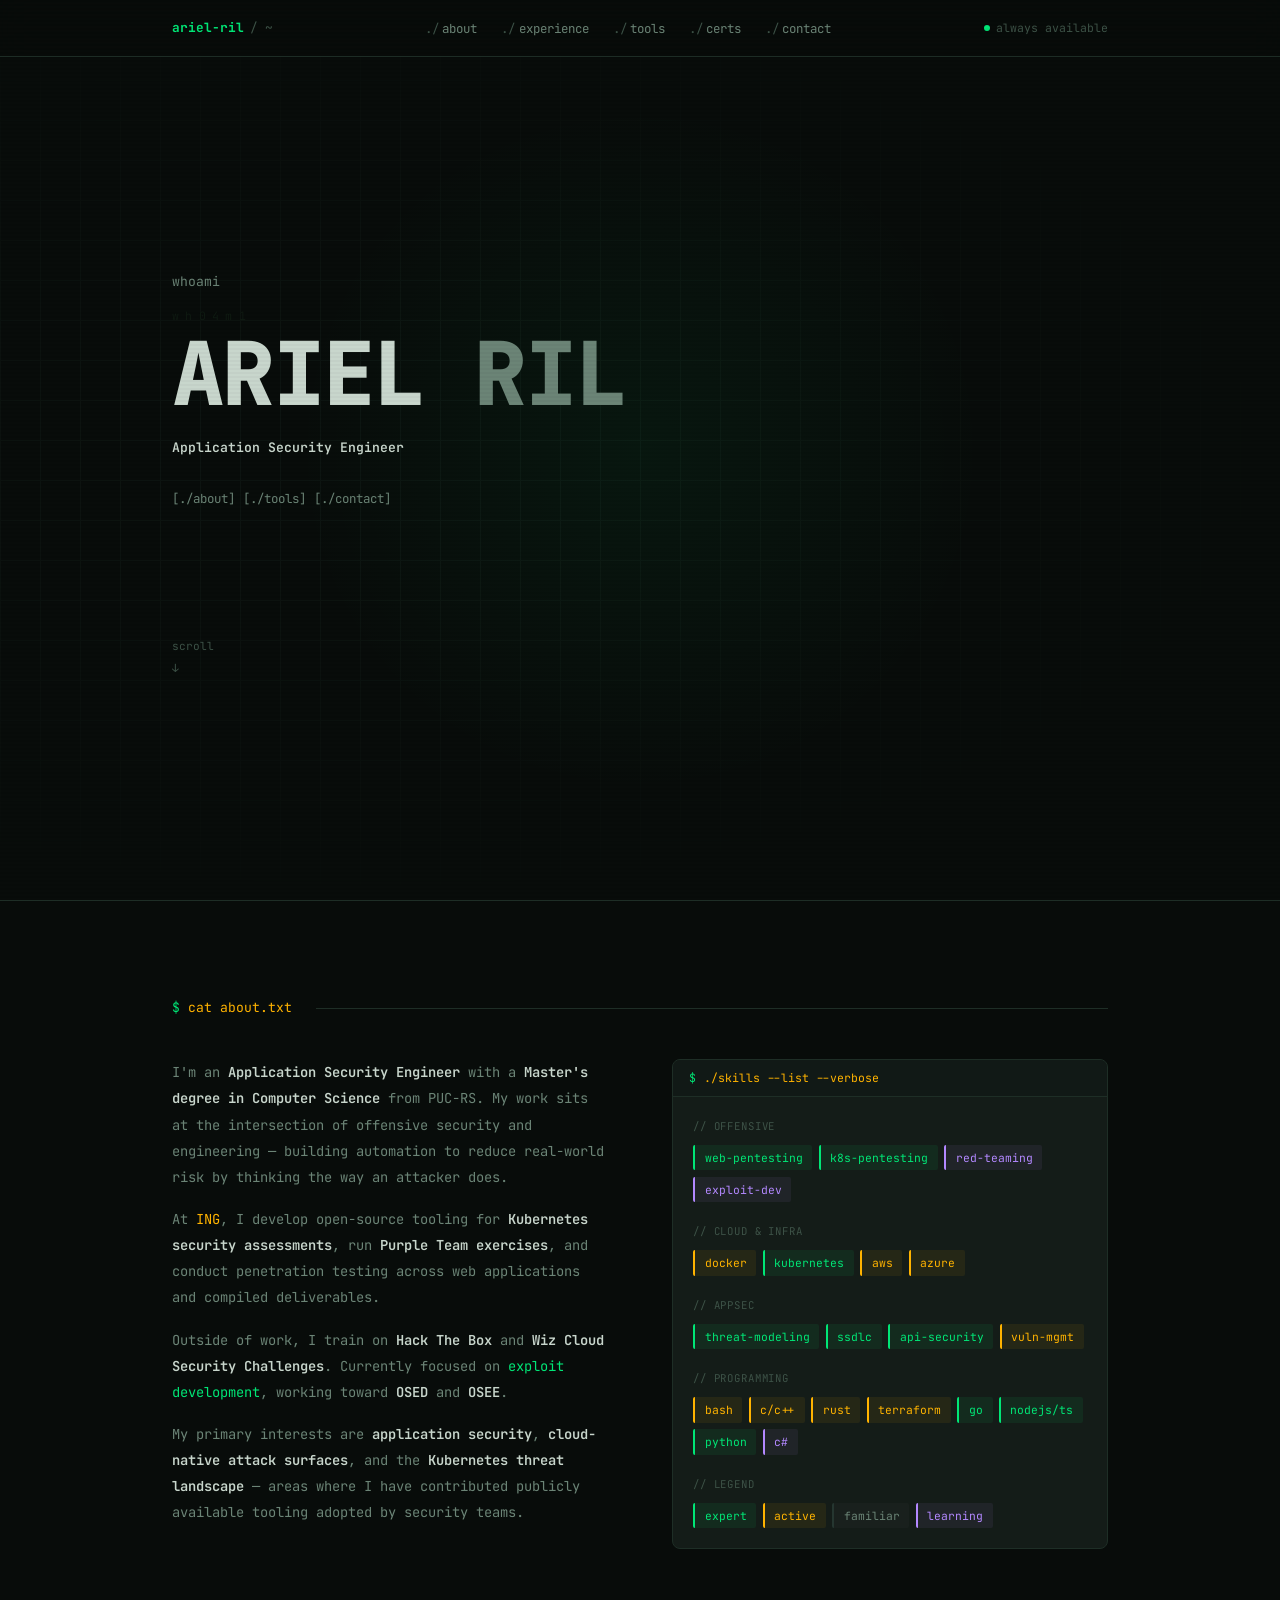
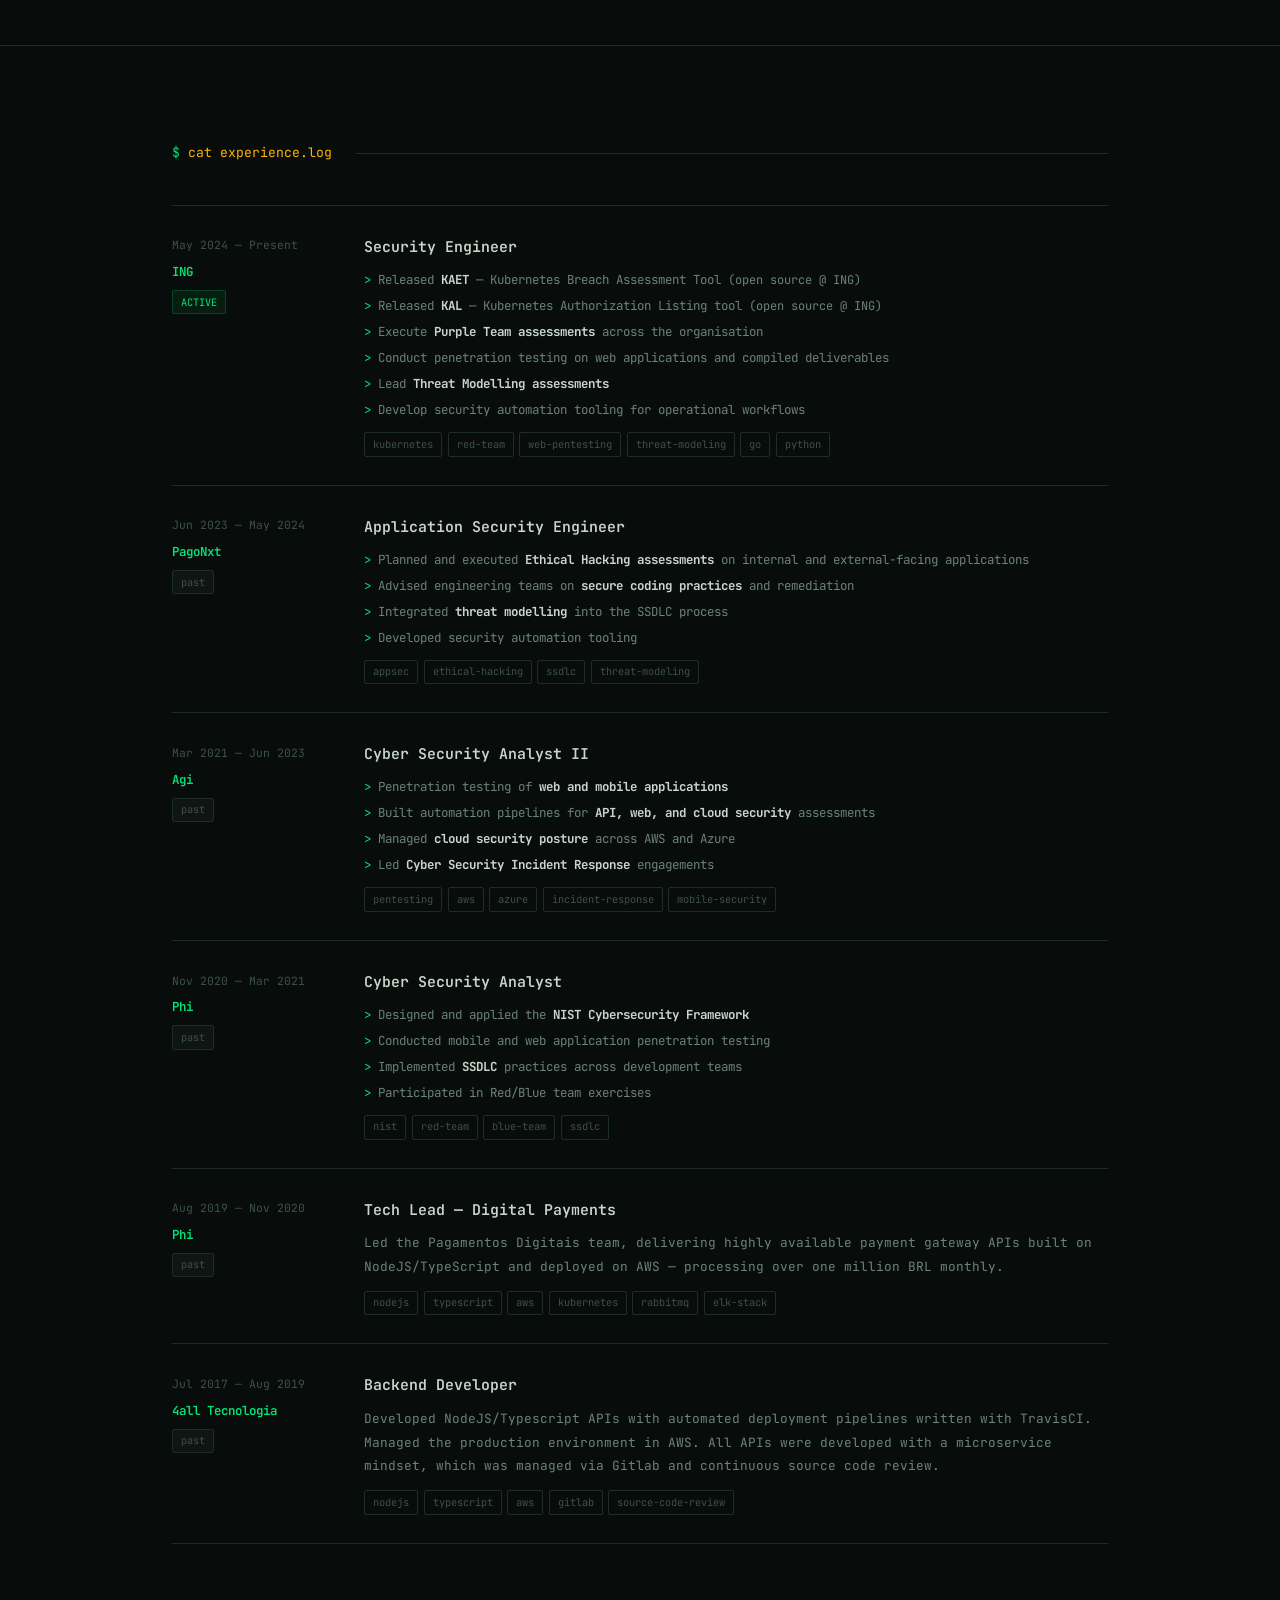
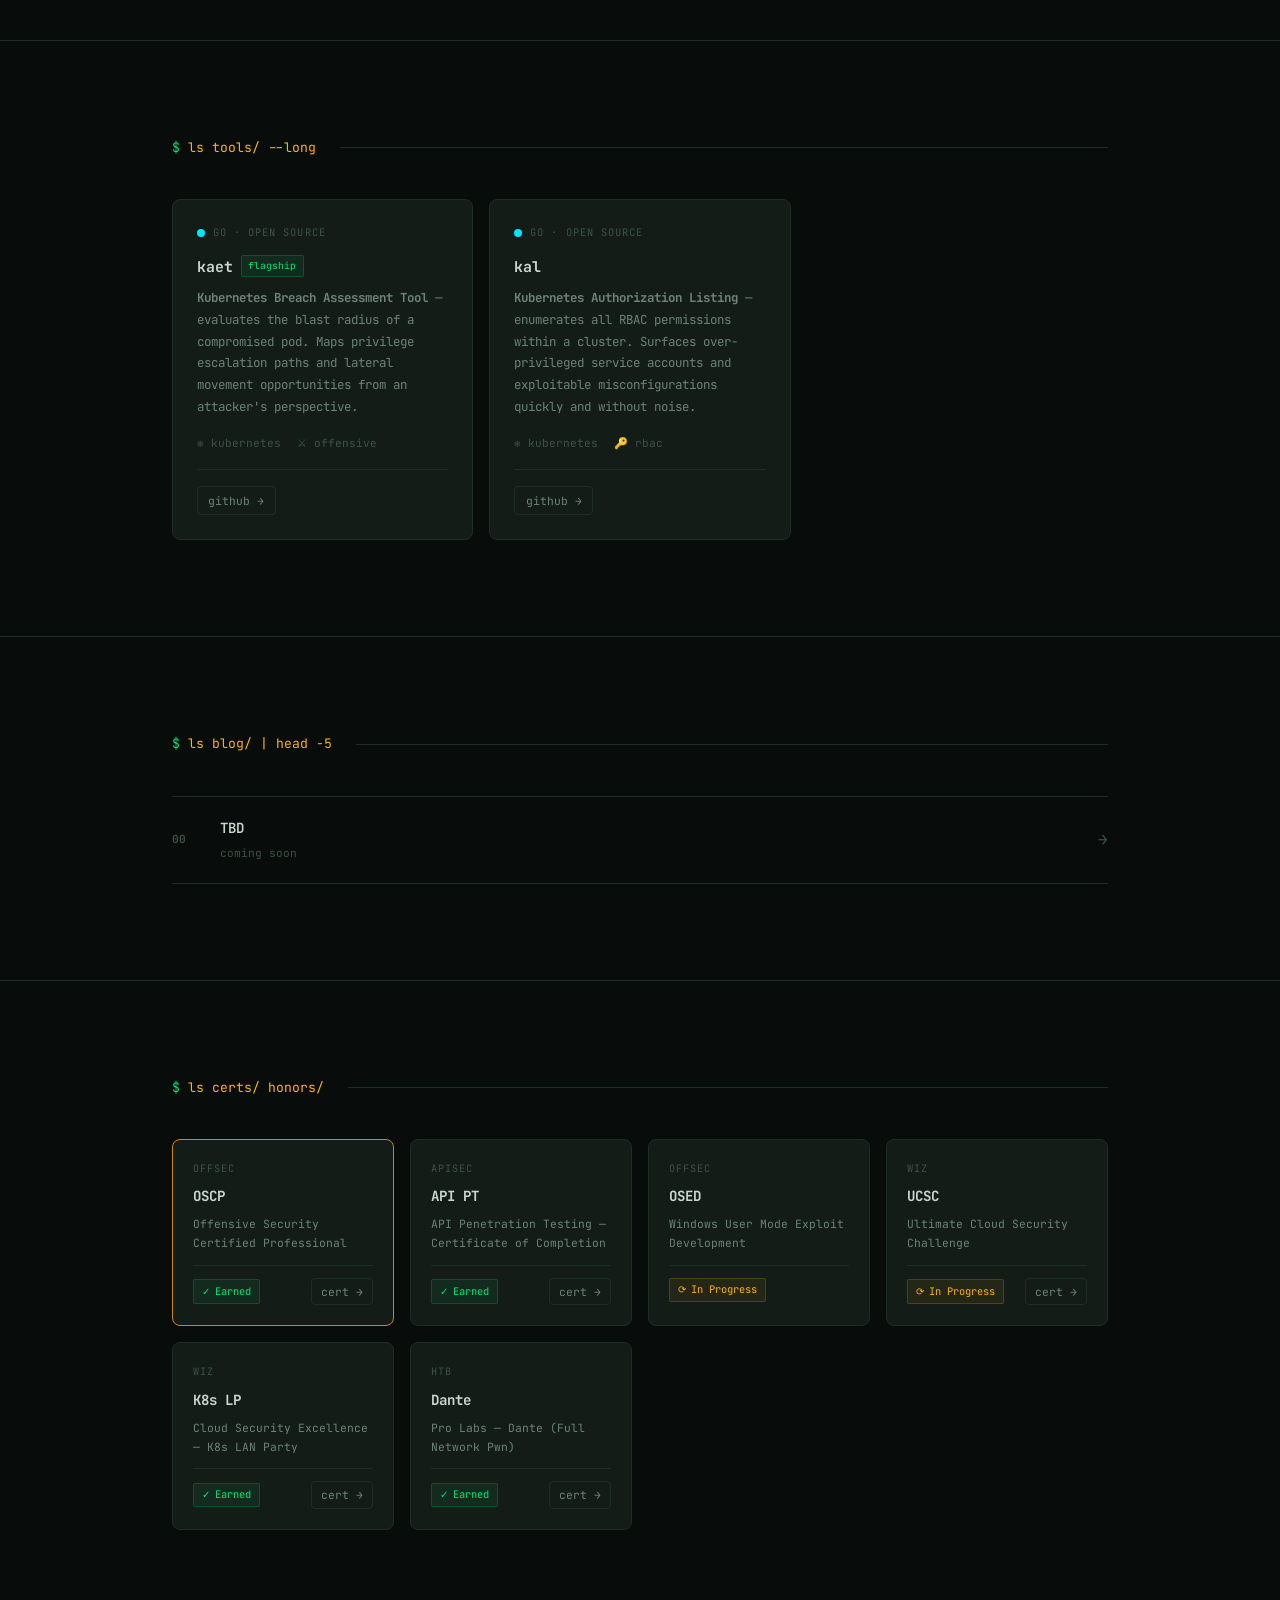
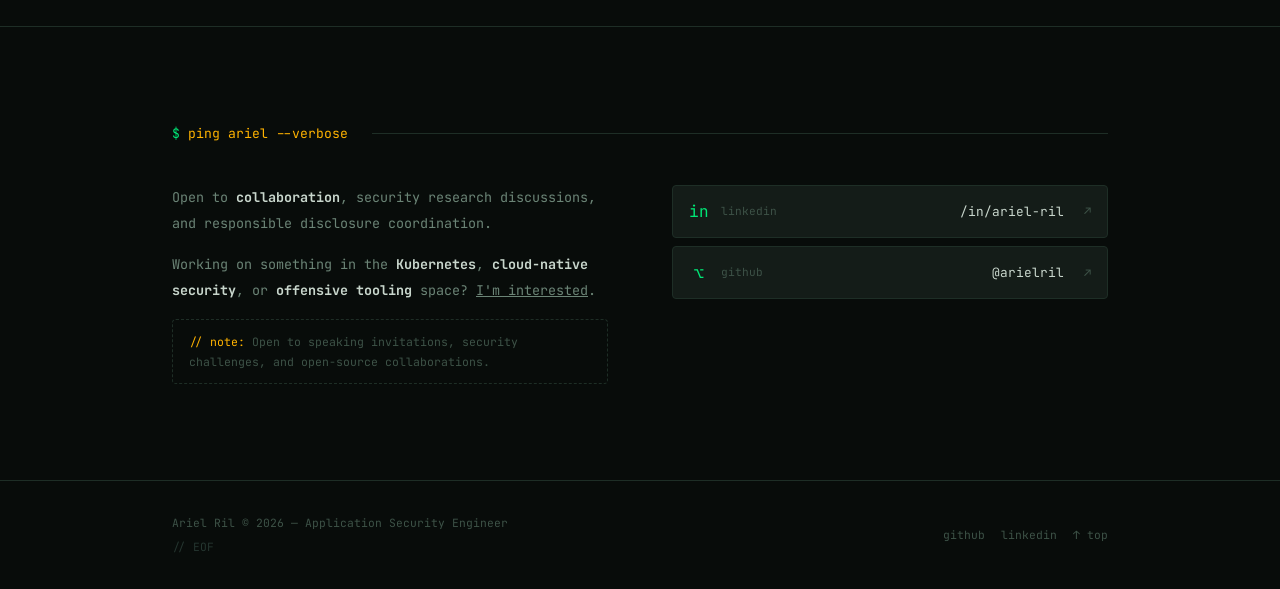
==== docs/index.html @ 9c935a31 "move _site to docs" ====
<!DOCTYPE html>
<html lang="en">

<head>
  <meta charset="UTF-8" />
  <meta name="viewport" content="width=device-width, initial-scale=1.0" />
  <title>Ariel Ril — Application Security Engineer</title>
  <meta name="description" content="Application Security Engineer specializing in Kubernetes security, penetration testing, and offensive tooling. OSCP · MSc Computer Science · Netherlands." />
  <meta name="author" content="Ariel Ril" />
  <meta property="og:title" content="Ariel Ril — Application Security Engineer" />
  <meta property="og:description" content="Building open-source security tooling and breaking things — ethically." />
  <meta property="og:type" content="website" />
  <link rel="stylesheet" href="css/style.css" />
  <link rel="preconnect" href="https://fonts.googleapis.com" />
  <link rel="preconnect" href="https://fonts.gstatic.com" crossorigin />
  <link href="https://fonts.googleapis.com/css2?family=JetBrains+Mono:ital,wght@0,100..800;1,100..800&display=swap" rel="stylesheet" />
  <link rel="icon" type="image/svg+xml" href="assets/favicon.svg" />
</head>

<body>

  <!-- Navigation -->
  <nav>
    <div class="nav-inner">
      <div class="nav-brand">
        <span class="brand-name">ariel-ril</span>
        <span class="brand-sep">/</span>
        <span style="color:var(--text-muted)">~</span>
      </div>
      <ul class="nav-links">
        <li><a href="#about"><span class="nav-prefix">./</span>about</a></li>
        <li><a href="#experience"><span class="nav-prefix">./</span>experience</a></li>
        <li><a href="#tools"><span class="nav-prefix">./</span>tools</a></li>
        <li><a href="#certs"><span class="nav-prefix">./</span>certs</a></li>
        <li><a href="#contact"><span class="nav-prefix">./</span>contact</a></li>
      </ul>
      <div class="nav-status">
        <span class="dot"></span>
        <span>always available</span>
      </div>
      <div class="nav-toggle" aria-label="Toggle menu">
        <span></span><span></span><span></span>
      </div>
    </div>
  </nav>

  <!-- Hero -->
  <section id="hero">
    <div class="hero-bg-grid"></div>
    <div class="hero-glow"></div>

    <div class="hero-content">

      <!-- Raw prompt sequence, no terminal box -->
      <div class="hero-prompt-area" id="prompt-output"></div>

      <!-- Identity block -->
      <div class="hero-identity fade-in visible">

        <div class="name-block">
          <span class="name-alias" aria-hidden="true">wh04m1</span>
          <h1 class="name-main">ARIEL<span class="name-ril"> RIL</span></h1>
        </div>

        <div class="hero-sub">
          <span class="hero-role">Application Security Engineer</span>
        </div>

        <div class="hero-links">
          <a href="#about" class="hero-link">[./about]</a>
          <a href="#tools" class="hero-link">[./tools]</a>
          <a href="#contact" class="hero-link">[./contact]</a>
        </div>

      </div>

      <div class="hero-scroll">
        <span>scroll</span>
        <span class="scroll-arrow">↓</span>
      </div>

    </div>
  </section>

  <!-- About -->
  <section id="about">
    <div class="container">
      <div class="section-cmd fade-in">
        <span class="prompt-char">$</span>
        <span class="cmd-text">cat about.txt</span>
      </div>

      <div class="about-grid">
        <div class="about-text fade-in">
          <p>
            I'm an <strong class="hl-amber">Application Security Engineer</strong> with a
            <strong>Master's degree in Computer Science</strong> from PUC-RS. My work sits at the intersection
            of offensive security and engineering — building automation to reduce real-world risk by
            thinking the way an attacker does.
          </p>
          <p>
            At <span class="hl-amber">ING</span>, I develop open-source tooling for
            <strong>Kubernetes security assessments</strong>, run
            <strong>Purple Team exercises</strong>, and conduct penetration testing across
            web applications and compiled deliverables.
          </p>
          <p>
            Outside of work, I train on <strong>Hack The Box</strong> and
            <strong>Wiz Cloud Security Challenges</strong>. Currently focused on
            <span class="hl-green">exploit development</span>, working toward
            <strong>OSED</strong> and <strong>OSEE</strong>.
          </p>
          <p>
            My primary interests are <strong>application security</strong>,
            <strong>cloud-native attack surfaces</strong>, and the
            <strong>Kubernetes threat landscape</strong> — areas where I have contributed
            publicly available tooling adopted by security teams.
          </p>
          
        </div>

        <div class="skills-panel fade-in" style="transition-delay:0.2s">
          <div class="skills-panel-header">
            <span class="sh-prompt">$</span>
            <span class="sh-cmd">./skills --list --verbose</span>
          </div>
          <div class="skills-body">
            <div class="skill-category">
              <div class="skill-cat-label">offensive</div>
              <div class="skill-tags">
                <span class="skill-tag expert">web-pentesting</span>
                <span class="skill-tag expert">k8s-pentesting</span>
                <span class="skill-tag learning">red-teaming</span>
                <span class="skill-tag learning">exploit-dev</span>
              </div>
            </div>
            <div class="skill-category">
              <div class="skill-cat-label">cloud &amp; infra</div>
              <div class="skill-tags">
                <span class="skill-tag active">docker</span>
                <span class="skill-tag expert">kubernetes</span>
                <span class="skill-tag active">aws</span>
                <span class="skill-tag active">azure</span>
              </div>
            </div>
            <div class="skill-category">
              <div class="skill-cat-label">appsec</div>
              <div class="skill-tags">
                <span class="skill-tag expert">threat-modeling</span>
                <span class="skill-tag expert">ssdlc</span>
                <span class="skill-tag expert">api-security</span>
                <span class="skill-tag active">vuln-mgmt</span>
              </div>
            </div>
            <div class="skill-category">
              <div class="skill-cat-label">programming</div>
              <div class="skill-tags">
                <span class="skill-tag active">bash</span>
                <span class="skill-tag active">c/c++</span>
                <span class="skill-tag active">rust</span>
                <span class="skill-tag active">terraform</span>
                <span class="skill-tag expert">go</span>
                <span class="skill-tag expert">nodejs/ts</span>
                <span class="skill-tag expert">python</span>
                <span class="skill-tag learning">c#</span>
              </div>
            </div>
            <div class="skill-category" style="margin-bottom:0">
              <div class="skill-cat-label">legend</div>
              <div class="skill-tags">
                <span class="skill-tag expert">expert</span>
                <span class="skill-tag active">active</span>
                <span class="skill-tag familiar">familiar</span>
                <span class="skill-tag learning">learning</span>
              </div>
            </div>
          </div>
        </div>
      </div>
    </div>
  </section>

  <!-- Experience -->
  <section id="experience">
    <div class="container">
      <div class="section-cmd fade-in">
        <span class="prompt-char">$</span>
        <span class="cmd-text">cat experience.log</span>
      </div>

      <div class="exp-list">

        <div class="exp-item fade-in">
          <div class="exp-meta">
            <div class="exp-date">May 2024 — Present</div>
            <div class="exp-company">ING</div>
            <div class="exp-badge">ACTIVE</div>
          </div>
          <div class="exp-content">
            <div class="exp-title">Security Engineer</div>
            <ul class="exp-bullets">
              <li>Released <strong>KAET</strong> — Kubernetes Breach Assessment Tool <a href="https://ing-bank.github.io/kaet/" target="_blank" rel="noopener">(open source @ ING)</a></li>
              <li>Released <strong>KAL</strong> — Kubernetes Authorization Listing tool <a href="https://github.com/ing-bank/kal" target="_blank" rel="noopener">(open source @ ING)</a></li>
              <li>Execute <strong>Purple Team assessments</strong> across the organisation</li>
              <li>Conduct penetration testing on web applications and compiled deliverables</li>
              <li>Lead <strong>Threat Modelling assessments</strong></li>
              <li>Develop security automation tooling for operational workflows</li>
            </ul>
            <div class="exp-tags">
              <span class="exp-tag">kubernetes</span>
              <span class="exp-tag">red-team</span>
              <span class="exp-tag">web-pentesting</span>
              <span class="exp-tag">threat-modeling</span>
              <span class="exp-tag">go</span>
              <span class="exp-tag">python</span>
            </div>
          </div>
        </div>

        <div class="exp-item fade-in">
          <div class="exp-meta">
            <div class="exp-date">Jun 2023 — May 2024</div>
            <div class="exp-company">PagoNxt</div>
            <div class="exp-badge past">past</div>
          </div>
          <div class="exp-content">
            <div class="exp-title">Application Security Engineer</div>
            <ul class="exp-bullets">
              <li>Planned and executed <strong>Ethical Hacking assessments</strong> on internal and external-facing applications</li>
              <li>Advised engineering teams on <strong>secure coding practices</strong> and remediation</li>
              <li>Integrated <strong>threat modelling</strong> into the SSDLC process</li>
              <li>Developed security automation tooling</li>
            </ul>
            <div class="exp-tags">
              <span class="exp-tag">appsec</span>
              <span class="exp-tag">ethical-hacking</span>
              <span class="exp-tag">ssdlc</span>
              <span class="exp-tag">threat-modeling</span>
            </div>
          </div>
        </div>

        <div class="exp-item fade-in">
          <div class="exp-meta">
            <div class="exp-date">Mar 2021 — Jun 2023</div>
            <div class="exp-company">Agi</div>
            <div class="exp-badge past">past</div>
          </div>
          <div class="exp-content">
            <div class="exp-title">Cyber Security Analyst II</div>
            <ul class="exp-bullets">
              <li>Penetration testing of <strong>web and mobile applications</strong></li>
              <li>Built automation pipelines for <strong>API, web, and cloud security</strong> assessments</li>
              <li>Managed <strong>cloud security posture</strong> across AWS and Azure</li>
              <li>Led <strong>Cyber Security Incident Response</strong> engagements</li>
            </ul>
            <div class="exp-tags">
              <span class="exp-tag">pentesting</span>
              <span class="exp-tag">aws</span>
              <span class="exp-tag">azure</span>
              <span class="exp-tag">incident-response</span>
              <span class="exp-tag">mobile-security</span>
            </div>
          </div>
        </div>

        <div class="exp-item fade-in">
          <div class="exp-meta">
            <div class="exp-date">Nov 2020 — Mar 2021</div>
            <div class="exp-company">Phi</div>
            <div class="exp-badge past">past</div>
          </div>
          <div class="exp-content">
            <div class="exp-title">Cyber Security Analyst</div>
            <ul class="exp-bullets">
              <li>Designed and applied the <strong>NIST Cybersecurity Framework</strong></li>
              <li>Conducted mobile and web application penetration testing</li>
              <li>Implemented <strong>SSDLC</strong> practices across development teams</li>
              <li>Participated in Red/Blue team exercises</li>
            </ul>
            <div class="exp-tags">
              <span class="exp-tag">nist</span>
              <span class="exp-tag">red-team</span>
              <span class="exp-tag">blue-team</span>
              <span class="exp-tag">ssdlc</span>
            </div>
          </div>
        </div>

        <div class="exp-item fade-in">
          <div class="exp-meta">
            <div class="exp-date">Aug 2019 — Nov 2020</div>
            <div class="exp-company">Phi</div>
            <div class="exp-badge past">past</div>
          </div>
          <div class="exp-content">
            <div class="exp-title">Tech Lead — Digital Payments</div>
            <div class="exp-desc">
              Led the Pagamentos Digitais team, delivering highly available payment gateway APIs
              built on NodeJS/TypeScript and deployed on AWS — processing over one million BRL monthly.
            </div>
            <div class="exp-tags">
              <span class="exp-tag">nodejs</span>
              <span class="exp-tag">typescript</span>
              <span class="exp-tag">aws</span>
              <span class="exp-tag">kubernetes</span>
              <span class="exp-tag">rabbitmq</span>
              <span class="exp-tag">elk-stack</span>
            </div>
          </div>
        </div>

        <div class="exp-item fade-in">
          <div class="exp-meta">
            <div class="exp-date">Jul 2017 — Aug 2019</div>
            <div class="exp-company">4all Tecnologia</div>
            <div class="exp-badge past">past</div>
          </div>
          <div class="exp-content">
            <div class="exp-title">Backend Developer</div>
            <div class="exp-desc">
              Developed NodeJS/Typescript APIs with automated deployment pipelines written with TravisCI. Managed the production environment in AWS. All APIs were developed with a microservice mindset, which was managed via Gitlab and continuous source code review.
            </div>
            <div class="exp-tags">
              <span class="exp-tag">nodejs</span>
              <span class="exp-tag">typescript</span>
              <span class="exp-tag">aws</span>
              <span class="exp-tag">gitlab</span>
              <span class="exp-tag">source-code-review</span>
            </div>
          </div>
        </div>

      </div>
    </div>
  </section>

  <!-- Tools -->
  <section id="tools">
    <div class="container">
      <div class="section-cmd fade-in">
        <span class="prompt-char">$</span>
        <span class="cmd-text">ls tools/ --long</span>
      </div>

      <div class="tools-grid">

        <div class="tool-card fade-in">
          <div class="tool-lang"><span class="lang-dot go"></span>Go · Open Source</div>
          <h3>kaet <span class="tool-badge">flagship</span></h3>
          <p>
            <strong>Kubernetes Breach Assessment Tool</strong> — evaluates the blast radius of
            a compromised pod. Maps privilege escalation paths and lateral movement opportunities
            from an attacker's perspective.
          </p>
          <div class="tool-stats">
            <span>⎈ kubernetes</span>
            <span>⚔ offensive</span>
          </div>
          <div class="tool-footer">
            <a href="https://github.com/ing-bank/kaet" class="tool-link" target="_blank" rel="noopener">github →</a>
            <!-- <a href="blog/posts/blog-post.html" class="tool-link">writeup →</a> -->
          </div>
        </div>

        <div class="tool-card fade-in" style="transition-delay:0.1s">
          <div class="tool-lang"><span class="lang-dot go"></span>Go · Open Source</div>
          <h3>kal</h3>
          <p>
            <strong>Kubernetes Authorization Listing</strong> — enumerates all RBAC permissions
            within a cluster. Surfaces over-privileged service accounts and exploitable
            misconfigurations quickly and without noise.
          </p>
          <div class="tool-stats">
            <span>⎈ kubernetes</span>
            <span>🔑 rbac</span>
          </div>
          <div class="tool-footer">
            <a href="https://github.com/ing-bank/kal" class="tool-link" target="_blank" rel="noopener">github →</a>
          </div>
        </div>

      </div>
    </div>
  </section>

  <!-- Blog -->
  <section id="blog">
    <div class="container">
      <div class="section-cmd fade-in">
        <span class="prompt-char">$</span>
        <span class="cmd-text">ls blog/ | head -5</span>
      </div>

      <div class="blog-grid fade-in">
        <a href="#" class="blog-item">
          <div class="bi-num">00</div>
          <div class="bi-content">
            <div class="bi-title">TBD</div>
            <div class="bi-meta">coming soon</div>
          </div>
          <div class="bi-arrow">→</div>
        </a>
      </div>

      <!-- UNCOMMENT AFTER ADDED SOME PAGES IN THE BLOG :) -->
      <!-- <div class="blog-more fade-in">
        <a href="blog/index.html" class="btn btn-secondary">$ ls blog/ --all →</a>
      </div> -->
    </div>
  </section>

  <!-- Certs -->
  <section id="certs">
    <div class="container">
      <div class="section-cmd fade-in">
        <span class="prompt-char">$</span>
        <span class="cmd-text">ls certs/ honors/</span>
      </div>

      <div class="certs-grid">

        <div class="cert-card highlight fade-in">
          <div class="cert-org">OffSec</div>
          <div class="cert-name">OSCP</div>
          <div class="cert-full">Offensive Security Certified Professional</div>
          <div class="cert-footer">
            <span class="cert-status earned">Earned</span>
            <a href="https://github.com/arielril/certifications/blob/7ebf42303c632b9a57f1259325179a390112d7c8/Offensive_Security_Certified_Professional__OSCP.pdf" class="cert-link" target="_blank" rel="noopener">cert →</a>
          </div>
        </div>

        <div class="cert-card fade-in" style="transition-delay:0.05s">
          <div class="cert-org">APIsec</div>
          <div class="cert-name">API PT</div>
          <div class="cert-full">API Penetration Testing — Certificate of Completion</div>
          <div class="cert-footer">
            <span class="cert-status earned">Earned</span>
            <a href="https://github.com/arielril/certifications/blob/7ebf42303c632b9a57f1259325179a390112d7c8/APIPenetrationTesting-CertificateofCompletion_Badge20221227-32-ktnngv.pdf" class="cert-link" target="_blank" rel="noopener">cert →</a>
          </div>
        </div>

        <div class="cert-card fade-in" style="transition-delay:0.1s">
          <div class="cert-org">OffSec</div>
          <div class="cert-name">OSED</div>
          <div class="cert-full">Windows User Mode Exploit Development</div>
          <div class="cert-footer">
            <span class="cert-status in-progress">In Progress</span>
          </div>
        </div>

        <div class="cert-card fade-in" style="transition-delay:0.15s">
          <div class="cert-org">Wiz</div>
          <div class="cert-name">UCSC</div>
          <div class="cert-full">Ultimate Cloud Security Challenge</div>
          <div class="cert-footer">
            <span class="cert-status in-progress">In Progress</span>
            <a href="https://github.com/arielril/certifications/blob/1e7f41670504bb2616babc0740df28cfb4aebf98/wiz-ultimate-cloud-security-challenge.png" class="cert-link" target="_blank" rel="noopener">cert →</a>
          </div>
        </div>


        <div class="cert-card fade-in" style="transition-delay:0.15s">
          <div class="cert-org">Wiz</div>
          <div class="cert-name">K8s LP</div>
          <div class="cert-full">Cloud Security Excellence — K8s LAN Party</div>
          <div class="cert-footer">
            <span class="cert-status earned">Earned</span>
            <a href="https://github.com/arielril/certifications/blob/7ebf42303c632b9a57f1259325179a390112d7c8/kube-party-certificate.png" class="cert-link" target="_blank" rel="noopener">cert →</a>
          </div>
        </div>

        <div class="cert-card fade-in" style="transition-delay:0.2s">
          <div class="cert-org">HTB</div>
          <div class="cert-name">Dante</div>
          <div class="cert-full">Pro Labs — Dante (Full Network Pwn)</div>
          <div class="cert-footer">
            <span class="cert-status earned">Earned</span>
            <a href="https://github.com/arielril/certifications/blob/7ebf42303c632b9a57f1259325179a390112d7c8/Dante.pdf" class="cert-link" target="_blank" rel="noopener">cert →</a>
          </div>
        </div>

      </div>
    </div>
  </section>

  <!-- Contact -->
  <section id="contact">
    <div class="container">
      <div class="section-cmd fade-in">
        <span class="prompt-char">$</span>
        <span class="cmd-text">ping ariel --verbose</span>
      </div>

      <div class="contact-layout">
        <div class="contact-text fade-in">
          <p>
            Open to <strong>collaboration</strong>, security research discussions,
            and responsible disclosure coordination.
          </p>
          <p>
            Working on something in the <strong>Kubernetes</strong>,
            <strong>cloud-native security</strong>, or <strong>offensive tooling</strong>
            space? <u>I'm interested</u>.
          </p>
          <div class="contact-note">
            <span class="cn-label">// note:</span> Open to speaking invitations,
            security challenges, and open-source collaborations.
          </div>
        </div>

        <div class="contact-channels fade-in" style="transition-delay:0.2s">
          <a href="https://www.linkedin.com/in/ariel-ril" class="contact-channel" target="_blank" rel="noopener">
            <span class="ch-icon">in</span>
            <span class="ch-label">linkedin</span>
            <span class="ch-val">/in/ariel-ril</span>
            <span class="ch-arrow">↗</span>
          </a>
          <a href="https://github.com/arielril" class="contact-channel" target="_blank" rel="noopener">
            <span class="ch-icon">⌥</span>
            <span class="ch-label">github</span>
            <span class="ch-val">@arielril</span>
            <span class="ch-arrow">↗</span>
          </a>
        </div>
      </div>
    </div>
  </section>

  <!-- Footer -->
  <footer>
    <div class="footer-inner">
      <div class="footer-left">
        <span class="f-copy">Ariel Ril © 2026 — Application Security Engineer</span>
        <span class="f-eof">// EOF</span>
      </div>
      <div class="footer-right">
        <a href="https://github.com/arielril" target="_blank" rel="noopener">github</a>
        <a href="https://www.linkedin.com/in/ariel-ril" target="_blank" rel="noopener">linkedin</a>
        <a href="#hero">↑ top</a>
      </div>
    </div>
  </footer>

  <script src="js/main.js"></script>
</body>
</html>
---- docs/css/style.css ----
/* =============================================
   ARIEL RIL — Personal Site  v2
   Theme: Terminal / Minimal / Professional
============================================= */

@import url('https://fonts.googleapis.com/css2?family=JetBrains+Mono:ital,wght@0,100..800;1,100..800&display=swap');

/* ─── Variables ─── */
:root {
  --bg:         #080c0a;
  --bg-2:       #0d1210;
  --bg-3:       #111916;
  --surface:    #141c18;
  --border:     #1e2e26;
  --border-2:   #253630;
  --green:      #00e676;
  --green-dim:  #00b85a;
  --green-dark: #003d1a;
  --amber:      #ffb300;
  --amber-dim:  #c98a00;
  --red:        #ff3d57;
  --cyan:       #00e5ff;
  --purple:     #b388ff;
  --text:       #c8d6cc;
  --text-dim:   #6b8476;
  --text-muted: #3d5247;
  --font:       'JetBrains Mono', monospace;
  --radius:     4px;
  --radius-lg:  8px;
  --ease:       0.2s ease;
}

/* ─── Reset ─── */
*, *::before, *::after { box-sizing: border-box; margin: 0; padding: 0; }
html { scroll-behavior: smooth; font-size: 16px; }
body {
  font-family: var(--font);
  background: var(--bg);
  color: var(--text);
  line-height: 1.7;
  min-height: 100vh;
  overflow-x: hidden;
}

/* ─── Scrollbar ─── */
::-webkit-scrollbar { width: 4px; }
::-webkit-scrollbar-track { background: var(--bg); }
::-webkit-scrollbar-thumb { background: var(--border-2); border-radius: 2px; }
::-webkit-scrollbar-thumb:hover { background: var(--green-dim); }

/* ─── Selection ─── */
::selection { background: var(--green-dark); color: var(--green); }

/* ─── Base typography ─── */
a { color: var(--green); text-decoration: none; transition: color var(--ease); }
a:hover { color: var(--amber); }
h1, h2, h3, h4 { font-weight: 700; }

/* ─── Scanlines ─── */
body::before {
  content: '';
  position: fixed;
  inset: 0;
  background: repeating-linear-gradient(0deg, transparent, transparent 2px, rgba(0,0,0,0.025) 2px, rgba(0,0,0,0.025) 4px);
  pointer-events: none;
  z-index: 9000;
}

/* ─── Section header command line ─── */
.section-cmd {
  font-size: 0.82rem;
  color: var(--text-dim);
  margin-bottom: 2.5rem;
  display: flex;
  align-items: center;
  gap: 0.5rem;
}
.section-cmd .prompt-char { color: var(--green); }
.section-cmd .cmd-text { color: var(--amber); }
.section-cmd::after {
  content: '';
  flex: 1;
  height: 1px;
  background: var(--border);
  margin-left: 1rem;
}

/* ─── Layout ─── */
.container { max-width: 1000px; margin: 0 auto; padding: 0 2rem; }
section { padding: 6rem 0; }

/* ─── Navigation ─── */
nav {
  position: fixed;
  top: 0; left: 0; right: 0;
  z-index: 1000;
  background: rgba(8,12,10,0.88);
  backdrop-filter: blur(16px);
  border-bottom: 1px solid var(--border);
  padding: 0.75rem 0;
}
.nav-inner {
  max-width: 1000px;
  margin: 0 auto;
  padding: 0 2rem;
  display: flex;
  align-items: center;
  justify-content: space-between;
}
.nav-brand { font-size: 0.8rem; color: var(--text-dim); display: flex; align-items: center; gap: 0.4rem; }
.nav-brand .brand-name { color: var(--green); font-weight: 700; }
.nav-brand .brand-sep { color: var(--text-muted); }

.nav-links { display: flex; list-style: none; gap: 0; font-size: 0.78rem; }
.nav-links li a {
  color: var(--text-dim);
  padding: 0.35rem 0.75rem;
  border-radius: var(--radius);
  transition: all var(--ease);
  display: flex;
  align-items: center;
  gap: 0.2rem;
}
.nav-links li a .nav-prefix { color: var(--text-muted); }
.nav-links li a:hover { color: var(--green); background: rgba(0,230,118,0.06); }
.nav-links li a:hover .nav-prefix { color: var(--green-dim); }
.nav-links li a.active { color: var(--green); }

.nav-status { font-size: 0.72rem; color: var(--text-muted); display: flex; align-items: center; gap: 0.4rem; }
.nav-status .dot {
  width: 6px; height: 6px;
  border-radius: 50%;
  background: var(--green);
  animation: pulse 2s infinite;
}
@keyframes pulse {
  0%, 100% { opacity: 1; box-shadow: 0 0 0 0 rgba(0,230,118,0.4); }
  50%       { opacity: 0.6; box-shadow: 0 0 0 4px rgba(0,230,118,0); }
}

.nav-toggle { display: none; flex-direction: column; gap: 4px; cursor: pointer; padding: 4px; }
.nav-toggle span { width: 20px; height: 2px; background: var(--text-dim); transition: all var(--ease); }

/* ─── Hero ─── */
#hero {
  min-height: 100vh;
  display: flex;
  align-items: center;
  padding: 0;
  position: relative;
  overflow: hidden;
}

.hero-bg-grid {
  position: absolute;
  inset: 0;
  background-image:
    linear-gradient(var(--border) 1px, transparent 1px),
    linear-gradient(90deg, var(--border) 1px, transparent 1px);
  background-size: 40px 40px;
  opacity: 0.25;
  mask-image: radial-gradient(ellipse at 30% 50%, black 20%, transparent 75%);
}

.hero-glow {
  position: absolute;
  width: 700px; height: 700px;
  border-radius: 50%;
  background: radial-gradient(circle, rgba(0,230,118,0.05) 0%, transparent 70%);
  top: 50%; left: 50%;
  transform: translate(-50%, -50%);
  pointer-events: none;
}

.hero-content {
  position: relative;
  z-index: 1;
  width: 100%;
  max-width: 1000px;
  margin: 0 auto;
  padding: 7rem 2rem 4rem;
}

/* ─── Prompt area (no box, raw prompts) ─── */
.hero-prompt-area {
  font-size: 0.82rem;
  color: var(--text-dim);
  margin-bottom: .5rem;
  min-height: 2rem;
  line-height: 1.85;
}

.p-line { display: flex; gap: 0.5rem; }
.p-sym  { color: var(--green); user-select: none; }
.p-cmd  { color: var(--text-dim); }
.p-out  { color: var(--text-muted); display: block; padding-left: 1.4rem; }
.p-out.ok   { color: var(--green); }
.p-out.info { color: var(--text-dim); }

.p-cursor {
  display: inline-block;
  width: 7px; height: 1em;
  background: var(--green);
  vertical-align: text-bottom;
  animation: blink 1s step-end infinite;
  margin-left: 1px;
}
@keyframes blink { 0%, 100% { opacity: 1; } 50% { opacity: 0; } }

/* ─── Identity block ─── */
.hero-identity {
  margin-bottom: 3rem;
}

/* Name block */
.name-block {
  position: relative;
  margin-bottom: 1.25rem;
  line-height: 1;
}

/* Hidden alias — colour nearly identical to bg, only findable on close inspection */
.name-alias {
  display: block;
  font-size: 0.72rem;
  letter-spacing: 0.55em;
  color: #0f1a12;           /* ~5 steps above #080c0a — invisible unless you look */
  text-transform: lowercase;
  margin-bottom: 0.5rem;
  user-select: none;
  transition: color 1.2s ease;
}
/* Barely reveals on hover of the block */
.hero-identity:hover .name-alias {
  color: #182b1e;
}

.name-main {
  font-size: clamp(3rem, 8vw, 5.5rem);
  font-weight: 800;
  letter-spacing: -0.03em;
  color: var(--text);
  line-height: 1;
}

/* "RIL" fades slightly — creates subtle two-tone effect without being loud */
.name-ril {
  color: var(--text-dim);
  transition: color 0.4s ease;
}
.hero-identity:hover .name-ril { color: var(--text); }

/* Subtitle row */
.hero-sub {
  font-size: 0.82rem;
  color: var(--text-dim);
  display: flex;
  align-items: center;
  gap: 0.6rem;
  flex-wrap: wrap;
  margin-bottom: 1.75rem;
}
.hero-role { color: var(--text); font-weight: 600; }
.hero-sep  { color: var(--text-muted); }
.hero-employer { color: var(--amber); }
.hero-employer:hover { color: var(--amber-dim); }
.hero-location { color: var(--text-muted); }

/* Link row */
.hero-links {
  display: flex;
  gap: 0.5rem;
  flex-wrap: wrap;
}
.hero-link {
  font-size: 0.78rem;
  color: var(--text-dim);
  transition: color var(--ease);
}
.hero-link:hover { color: var(--green); }

/* Scroll hint */
.hero-scroll {
  margin-top: 8rem;
  font-size: 0.7rem;
  color: var(--text-muted);
  display: flex;
  flex-direction: column;
  align-items: flex-start;
  gap: 0.2rem;
}
.scroll-arrow {
  animation: bounce 2s ease-in-out infinite;
}
@keyframes bounce { 0%, 100% { transform: translateY(0); } 50% { transform: translateY(4px); } }

/* ─── Buttons ─── */
.btn {
  font-family: var(--font);
  font-size: 0.78rem;
  padding: 0.6rem 1.25rem;
  border-radius: var(--radius);
  border: 1px solid;
  cursor: pointer;
  transition: all var(--ease);
  text-decoration: none;
  display: inline-flex;
  align-items: center;
  gap: 0.4rem;
}
.btn-primary {
  background: rgba(0,230,118,0.08);
  border-color: var(--green);
  color: var(--green);
}
.btn-primary:hover {
  background: rgba(0,230,118,0.14);
  color: var(--green);
  box-shadow: 0 0 16px rgba(0,230,118,0.1);
}
.btn-secondary {
  background: transparent;
  border-color: var(--border-2);
  color: var(--text-dim);
}
.btn-secondary:hover { border-color: var(--text-dim); color: var(--text); }

/* ─── About ─── */
#about { border-top: 1px solid var(--border); }

.about-grid {
  display: grid;
  grid-template-columns: 1fr 1fr;
  gap: 4rem;
  align-items: start;
}

.about-text p {
  font-size: 0.86rem;
  color: var(--text-dim);
  margin-bottom: 1rem;
  line-height: 1.9;
}
.about-text p strong { color: var(--text); font-weight: 600; }
.hl-green { color: var(--green); }
.hl-amber { color: var(--amber); }

.about-links { margin-top: 1.5rem; display: flex; gap: 0.75rem; flex-wrap: wrap; }
.link-badge {
  font-size: 0.72rem;
  padding: 0.3rem 0.7rem;
  border: 1px solid var(--border-2);
  border-radius: var(--radius);
  color: var(--text-dim);
  display: flex;
  align-items: center;
  gap: 0.35rem;
  transition: all var(--ease);
}
.link-badge:hover { border-color: var(--green); color: var(--green); background: rgba(0,230,118,0.04); }

/* Skills panel */
.skills-panel { background: var(--surface); border: 1px solid var(--border); border-radius: var(--radius-lg); overflow: hidden; }
.skills-panel-header {
  background: var(--bg-3);
  padding: 0.5rem 1rem;
  border-bottom: 1px solid var(--border);
  font-size: 0.72rem;
  color: var(--text-muted);
  display: flex;
  align-items: center;
  gap: 0.5rem;
}
.skills-panel-header .sh-prompt { color: var(--green); }
.skills-panel-header .sh-cmd   { color: var(--amber); }
.skills-body { padding: 1.25rem; }
.skill-category { margin-bottom: 1.25rem; }
.skill-category:last-child { margin-bottom: 0; }
.skill-cat-label {
  font-size: 0.67rem;
  color: var(--text-muted);
  margin-bottom: 0.6rem;
  text-transform: uppercase;
  letter-spacing: 0.08em;
}
.skill-cat-label::before { content: '// '; }
.skill-tags { display: flex; flex-wrap: wrap; gap: 0.4rem; }
.skill-tag { font-size: 0.71rem; padding: 0.2rem 0.6rem; border-radius: 2px; border-left: 2px solid; }
.skill-tag.expert  { border-color: var(--green);  background: rgba(0,230,118,0.07);   color: var(--green);  }
.skill-tag.active  { border-color: var(--amber);  background: rgba(255,179,0,0.07);   color: var(--amber);  }
.skill-tag.familiar{ border-color: var(--border-2); background: rgba(255,255,255,0.02); color: var(--text-dim); }
.skill-tag.learning{ border-color: var(--purple); background: rgba(179,136,255,0.07); color: var(--purple); }

/* ─── Experience ─── */
#experience { border-top: 1px solid var(--border); }
.exp-list { display: flex; flex-direction: column; }
.exp-item {
  display: grid;
  grid-template-columns: 160px 1fr;
  gap: 0 2rem;
  padding: 1.75rem 0;
  border-bottom: 1px solid var(--border);
}
.exp-item:first-child { border-top: 1px solid var(--border); }
.exp-meta { padding-top: 0.1rem; }
.exp-meta .exp-date    { font-size: 0.71rem; color: var(--text-muted); margin-bottom: 0.4rem; }
.exp-meta .exp-company { font-size: 0.78rem; color: var(--green); font-weight: 600; }
.exp-meta .exp-badge {
  margin-top: 0.5rem;
  display: inline-block;
  font-size: 0.64rem;
  padding: 0.15rem 0.5rem;
  border-radius: 2px;
  background: rgba(0,230,118,0.08);
  border: 1px solid rgba(0,230,118,0.2);
  color: var(--green);
}
.exp-meta .exp-badge.past { background: rgba(107,132,118,0.08); border-color: var(--border); color: var(--text-muted); }
.exp-content .exp-title { font-size: 0.93rem; color: var(--text); font-weight: 600; margin-bottom: 0.6rem; }
.exp-content .exp-desc  { font-size: 0.8rem; color: var(--text-dim); line-height: 1.85; margin-bottom: 0.75rem; }
.exp-bullets { list-style: none; font-size: 0.78rem; color: var(--text-dim); display: flex; flex-direction: column; gap: 0.3rem; margin-bottom: 0.75rem; }
.exp-bullets li::before { content: '> '; color: var(--green); }
.exp-bullets li strong  { color: var(--text); }
.exp-bullets li a       { color: var(--text-dim); font-size: 0.75rem; }
.exp-bullets li a:hover { color: var(--green); }
.exp-tags { display: flex; flex-wrap: wrap; gap: 0.35rem; }
.exp-tag { font-size: 0.65rem; padding: 0.15rem 0.5rem; border: 1px solid var(--border); border-radius: 2px; color: var(--text-muted); }

/* ─── Tools ─── */
#tools { border-top: 1px solid var(--border); }
.tools-grid { display: grid; grid-template-columns: repeat(auto-fill, minmax(280px, 1fr)); gap: 1rem; }
.tool-card {
  background: var(--surface);
  border: 1px solid var(--border);
  border-radius: var(--radius-lg);
  padding: 1.5rem;
  transition: all 0.3s ease;
  position: relative;
  overflow: hidden;
}
.tool-card::before {
  content: '';
  position: absolute;
  top: 0; left: 0; right: 0;
  height: 1px;
  background: linear-gradient(90deg, var(--green), transparent);
  opacity: 0;
  transition: opacity 0.3s;
}
.tool-card:hover { border-color: var(--border-2); transform: translateY(-2px); box-shadow: 0 8px 32px rgba(0,0,0,0.25); }
.tool-card:hover::before { opacity: 1; }
.tool-lang { font-size: 0.65rem; color: var(--text-muted); text-transform: uppercase; letter-spacing: 0.1em; margin-bottom: 0.75rem; display: flex; align-items: center; gap: 0.5rem; }
.lang-dot  { width: 8px; height: 8px; border-radius: 50%; background: var(--amber); }
.lang-dot.go     { background: var(--cyan); }
.lang-dot.python { background: var(--purple); }
.lang-dot.shell  { background: var(--green); }
.tool-card h3 { font-size: 0.93rem; color: var(--text); margin-bottom: 0.5rem; display: flex; align-items: center; gap: 0.5rem; }
.tool-badge { font-size: 0.6rem; padding: 0.1rem 0.4rem; background: rgba(0,230,118,0.08); border: 1px solid rgba(0,230,118,0.2); border-radius: 2px; color: var(--green); font-weight: 400; }
.tool-card p { font-size: 0.78rem; color: var(--text-dim); line-height: 1.75; margin-bottom: 1rem; }
.tool-stats { display: flex; gap: 1rem; font-size: 0.7rem; color: var(--text-muted); margin-bottom: 1rem; }
.tool-footer { display: flex; gap: 0.5rem; padding-top: 1rem; border-top: 1px solid var(--border); }
.tool-link { font-size: 0.71rem; color: var(--text-dim); border: 1px solid var(--border); padding: 0.25rem 0.65rem; border-radius: var(--radius); transition: all var(--ease); }
.tool-link:hover { color: var(--green); border-color: var(--green); background: rgba(0,230,118,0.04); }

/* ─── Blog ─── */
#blog { border-top: 1px solid var(--border); }
.blog-grid { display: flex; flex-direction: column; }
.blog-item {
  display: grid;
  grid-template-columns: auto 1fr auto;
  gap: 1.5rem;
  align-items: center;
  padding: 1.25rem 0;
  border-bottom: 1px solid var(--border);
  transition: all var(--ease);
  text-decoration: none;
}
.blog-item:first-child { border-top: 1px solid var(--border); }
.blog-item:hover .bi-title  { color: var(--green); }
.blog-item:hover .bi-arrow  { color: var(--green); transform: translateX(4px); }
.bi-num  { font-size: 0.7rem; color: var(--text-muted); min-width: 24px; font-weight: 700; }
.bi-tags { display: flex; gap: 0.4rem; margin-bottom: 0.3rem; }
.bi-tag  { font-size: 0.61rem; padding: 0.1rem 0.4rem; border: 1px solid var(--border); border-radius: 2px; color: var(--text-muted); text-transform: uppercase; letter-spacing: 0.06em; }
.bi-tag.featured { border-color: rgba(0,230,118,0.3); color: var(--green); }
.bi-title { font-size: 0.88rem; color: var(--text); font-weight: 600; transition: color var(--ease); margin-bottom: 0.2rem; }
.bi-meta  { font-size: 0.7rem; color: var(--text-muted); }
.bi-arrow { color: var(--text-muted); font-size: 1rem; transition: all var(--ease); }
.blog-more { margin-top: 1.5rem; text-align: right; font-size: 0.78rem; }

/* ─── Certs ─── */
#certs { border-top: 1px solid var(--border); }
.certs-grid { display: grid; grid-template-columns: repeat(auto-fill, minmax(200px, 1fr)); gap: 1rem; }
.cert-card {
  background: var(--surface);
  border: 1px solid var(--border);
  border-radius: var(--radius-lg);
  padding: 1.25rem;
  transition: all var(--ease);
}
.cert-card:hover { border-color: var(--border-2); transform: translateY(-1px); }
.cert-card.highlight { border-color: var(--amber-dim); }
.cert-org  { font-size: 0.64rem; color: var(--text-muted); text-transform: uppercase; letter-spacing: 0.1em; margin-bottom: 0.5rem; }
.cert-name { font-size: 0.88rem; color: var(--text); font-weight: 700; margin-bottom: 0.3rem; }
.cert-full { font-size: 0.71rem; color: var(--text-dim); margin-bottom: 0.75rem; }
.cert-footer { display: flex; align-items: center; gap: 0.5rem; padding-top: 0.75rem; border-top: 1px solid var(--border); }
.cert-status { font-size: 0.65rem; display: inline-flex; align-items: center; gap: 0.3rem; padding: 0.15rem 0.5rem; border-radius: 2px; }
.cert-status.earned      { background: rgba(0,230,118,0.07); border: 1px solid rgba(0,230,118,0.2); color: var(--green); }
.cert-status.in-progress { background: rgba(255,179,0,0.07); border: 1px solid rgba(255,179,0,0.2); color: var(--amber); }
.cert-status.earned::before      { content: '✓ '; }
.cert-status.in-progress::before { content: '⟳ '; }
.cert-link { font-size: 0.71rem; color: var(--text-dim); border: 1px solid var(--border); padding: 0.2rem 0.55rem; border-radius: var(--radius); transition: all var(--ease); margin-left: auto; }
.cert-link:hover { color: var(--green); border-color: var(--green); background: rgba(0,230,118,0.04); }

/* ─── Contact ─── */
#contact { border-top: 1px solid var(--border); }
.contact-layout { display: grid; grid-template-columns: 1fr 1fr; gap: 4rem; align-items: start; }
.contact-text p { font-size: 0.84rem; color: var(--text-dim); line-height: 1.9; margin-bottom: 1rem; }
.contact-text p strong { color: var(--text); }
.contact-channels { display: flex; flex-direction: column; gap: 0.5rem; }
.contact-channel {
  display: flex;
  align-items: center;
  gap: 0.75rem;
  padding: 0.75rem 1rem;
  background: var(--surface);
  border: 1px solid var(--border);
  border-radius: var(--radius);
  font-size: 0.8rem;
  color: var(--text-dim);
  transition: all var(--ease);
  text-decoration: none;
}
.contact-channel:hover { border-color: var(--green); color: var(--text); background: rgba(0,230,118,0.03); }
.ch-icon  { color: var(--green); font-size: 1rem; min-width: 20px; text-align: center; }
.ch-label { color: var(--text-muted); font-size: 0.7rem; margin-right: auto; }
.ch-val   { color: var(--text); }
.ch-arrow { color: var(--text-muted); margin-left: 0.5rem; font-size: 0.75rem; }
.contact-note { margin-top: 1rem; font-size: 0.72rem; color: var(--text-muted); padding: 0.75rem 1rem; border: 1px dashed var(--border); border-radius: var(--radius); line-height: 1.7; }
.contact-note .cn-label { color: var(--amber); }

/* ─── Footer ─── */
footer { border-top: 1px solid var(--border); padding: 2rem 0; font-size: 0.71rem; color: var(--text-muted); }
.footer-inner { max-width: 1000px; margin: 0 auto; padding: 0 2rem; display: flex; align-items: center; justify-content: space-between; flex-wrap: wrap; gap: 1rem; }
.footer-left  { display: flex; flex-direction: column; gap: 0.3rem; }
.footer-left .f-copy { color: var(--text-muted); }
.footer-left .f-eof  { color: var(--border-2); }
.footer-right { display: flex; gap: 1rem; }
.footer-right a { color: var(--text-muted); transition: color var(--ease); }
.footer-right a:hover { color: var(--green); }

/* ─── Fade-in ─── */
.fade-in { opacity: 0; transform: translateY(18px); transition: opacity 0.6s ease, transform 0.6s ease; }
.fade-in.visible { opacity: 1; transform: translateY(0); }

/* ─── Responsive ─── */
@media (max-width: 768px) {
  nav .nav-status { display: none; }
  .nav-links { display: none; }
  .nav-links.open {
    display: flex;
    flex-direction: column;
    position: absolute;
    top: 100%; left: 0; right: 0;
    background: var(--bg-2);
    border-bottom: 1px solid var(--border);
    padding: 1rem;
    gap: 0.25rem;
  }
  .nav-toggle { display: flex; }

  .about-grid    { grid-template-columns: 1fr; gap: 2rem; }
  .exp-item      { grid-template-columns: 1fr; gap: 0.5rem; }
  .exp-meta      { display: flex; gap: 1rem; align-items: center; flex-wrap: wrap; }
  .contact-layout{ grid-template-columns: 1fr; gap: 2rem; }
  .blog-item     { grid-template-columns: auto 1fr; }
  .bi-arrow      { display: none; }

  .name-main     { font-size: clamp(2.5rem, 12vw, 5rem); }
  .hero-prompt-area { min-height: auto; }
}

@media (max-width: 480px) {
  .certs-grid  { grid-template-columns: 1fr 1fr; }
  .tools-grid  { grid-template-columns: 1fr; }
  .hero-links  { flex-direction: column; gap: 0.3rem; }
}
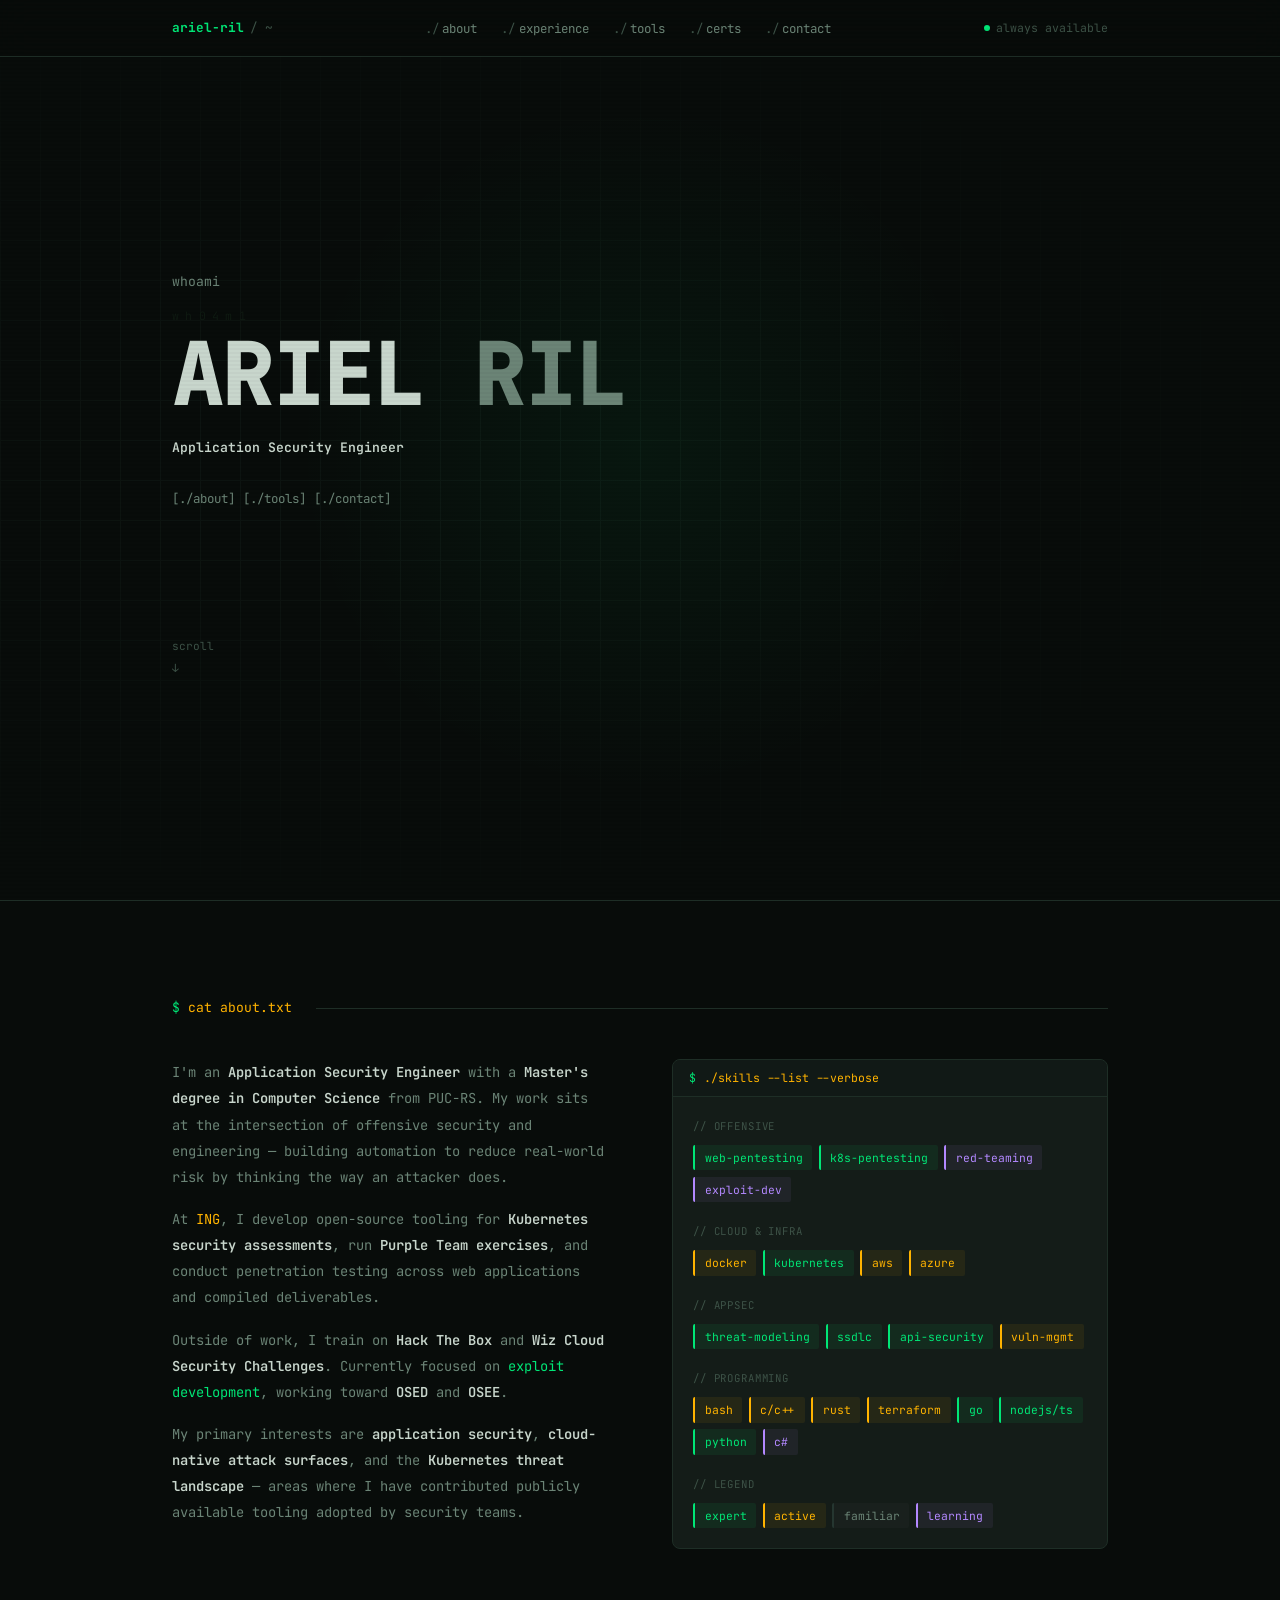
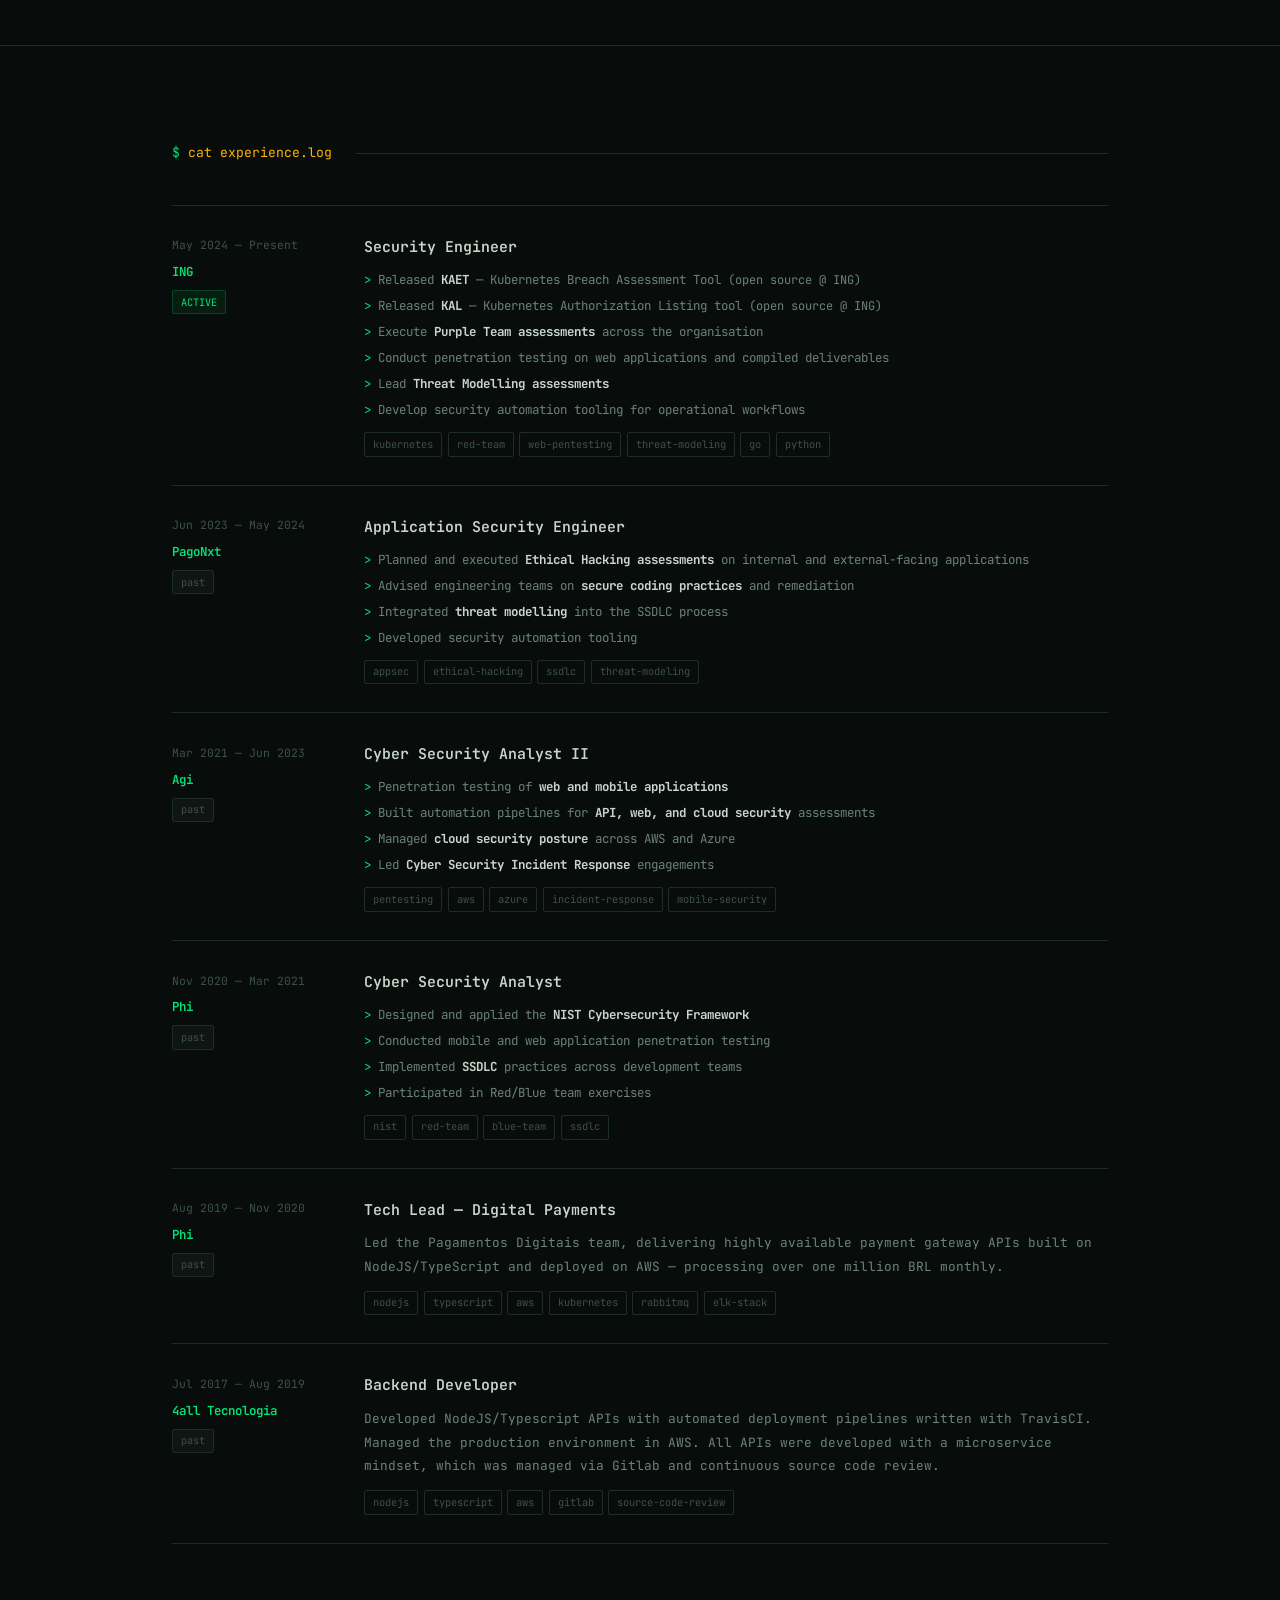
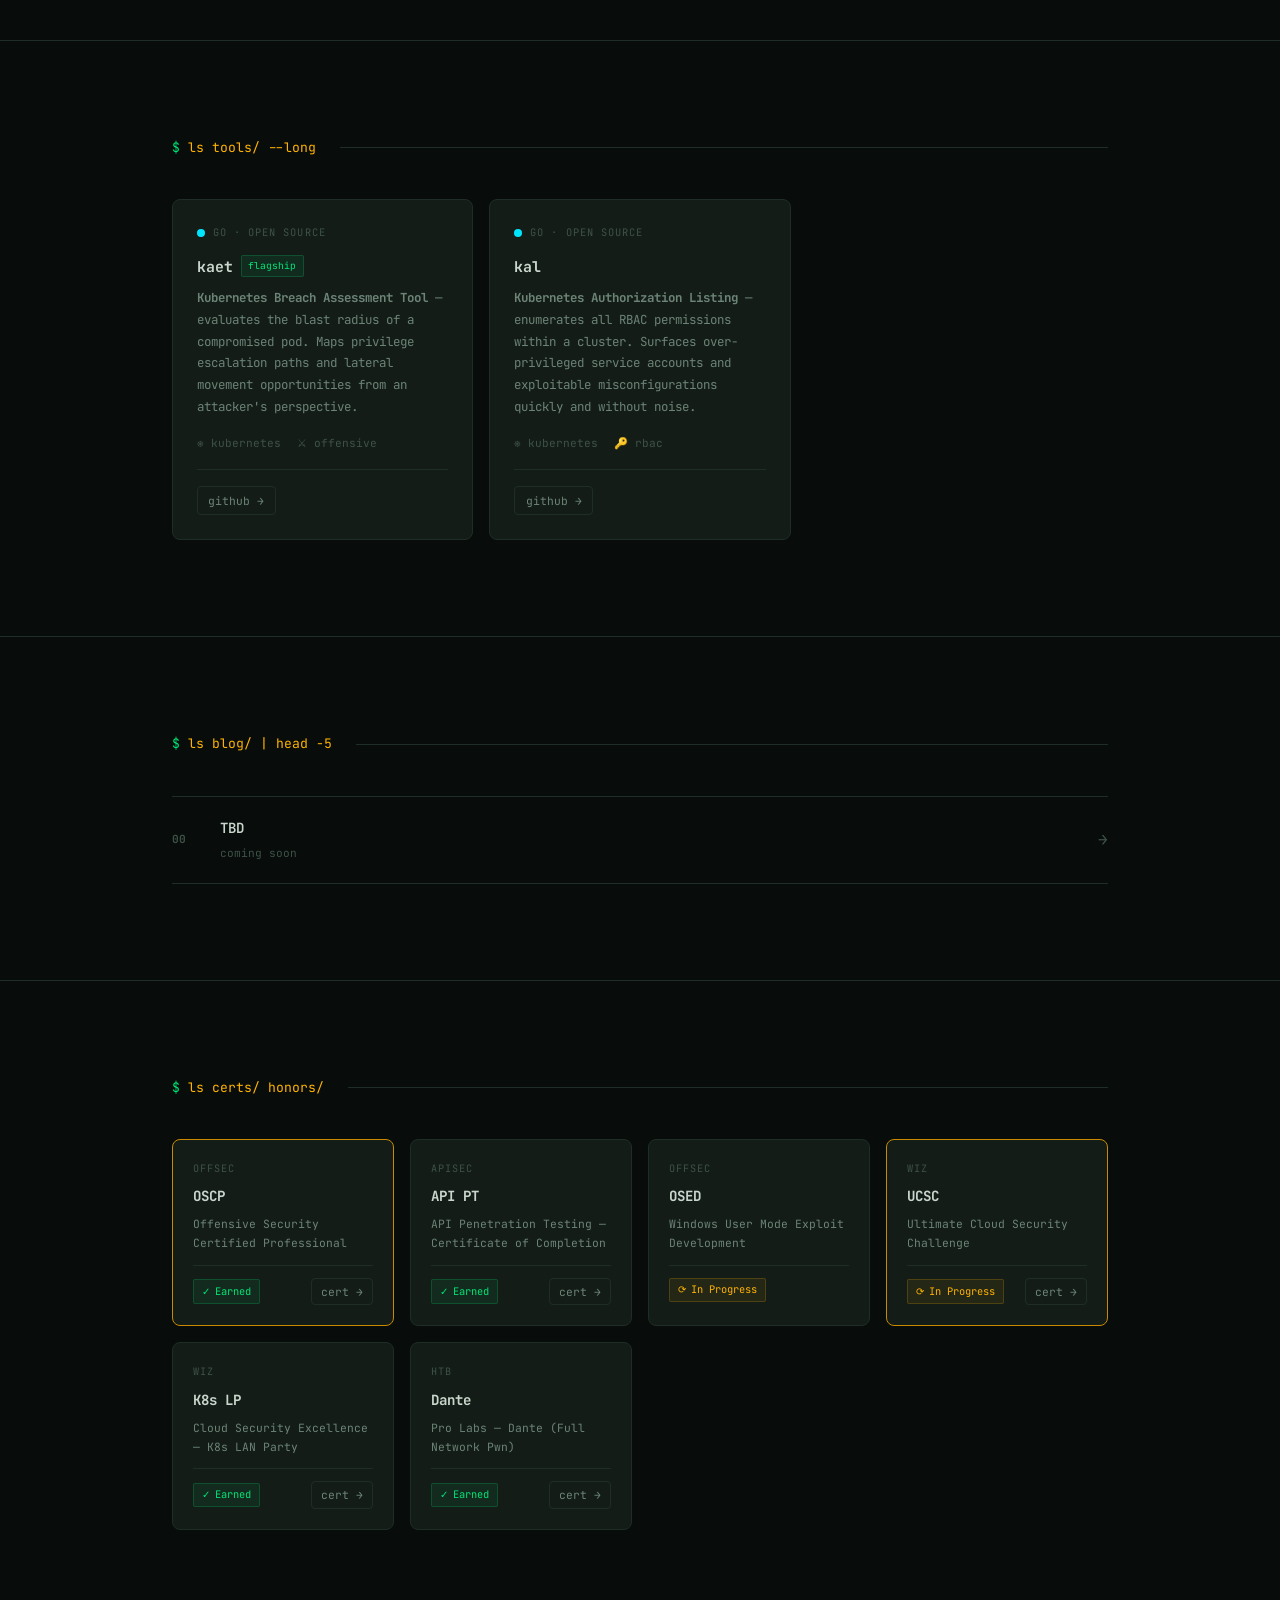
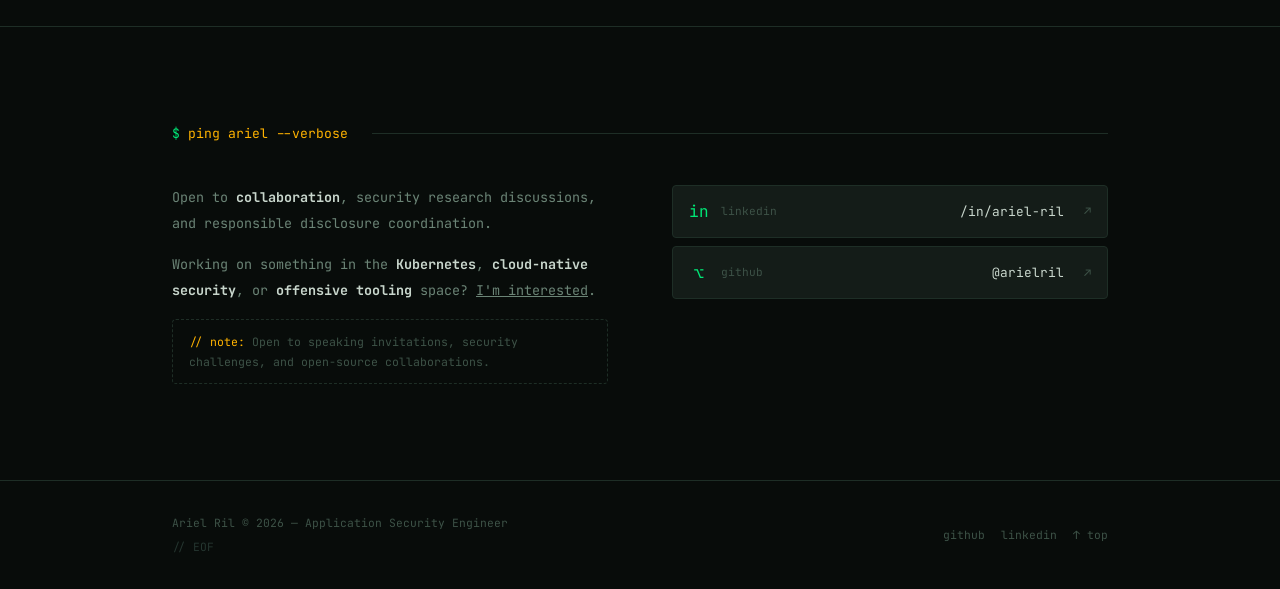
==== commit afbfcc23: "highlight wiz CTF" ====
--- a/docs/index.html
+++ b/docs/index.html
@@ -5,10 +5,10 @@
   <meta charset="UTF-8" />
   <meta name="viewport" content="width=device-width, initial-scale=1.0" />
   <title>Ariel Ril — Application Security Engineer</title>
-  <meta name="description" content="Application Security Engineer specializing in Kubernetes security, penetration testing, and offensive tooling. OSCP · MSc Computer Science · Netherlands." />
+  <meta name="description" content="Application Security Engineer specializing in Kubernetes security, penetration testing, and offensive tooling" />
   <meta name="author" content="Ariel Ril" />
   <meta property="og:title" content="Ariel Ril — Application Security Engineer" />
-  <meta property="og:description" content="Building open-source security tooling and breaking things — ethically." />
+  <meta property="og:description" content="Application Security Engineer specializing in Kubernetes security, penetration testing, and offensive tooling" />
   <meta property="og:type" content="website" />
   <link rel="stylesheet" href="css/style.css" />
   <link rel="preconnect" href="https://fonts.googleapis.com" />
@@ -449,7 +449,7 @@
           </div>
         </div>
 
-        <div class="cert-card fade-in" style="transition-delay:0.15s">
+        <div class="cert-card highlight fade-in" style="transition-delay:0.15s">
           <div class="cert-org">Wiz</div>
           <div class="cert-name">UCSC</div>
           <div class="cert-full">Ultimate Cloud Security Challenge</div>
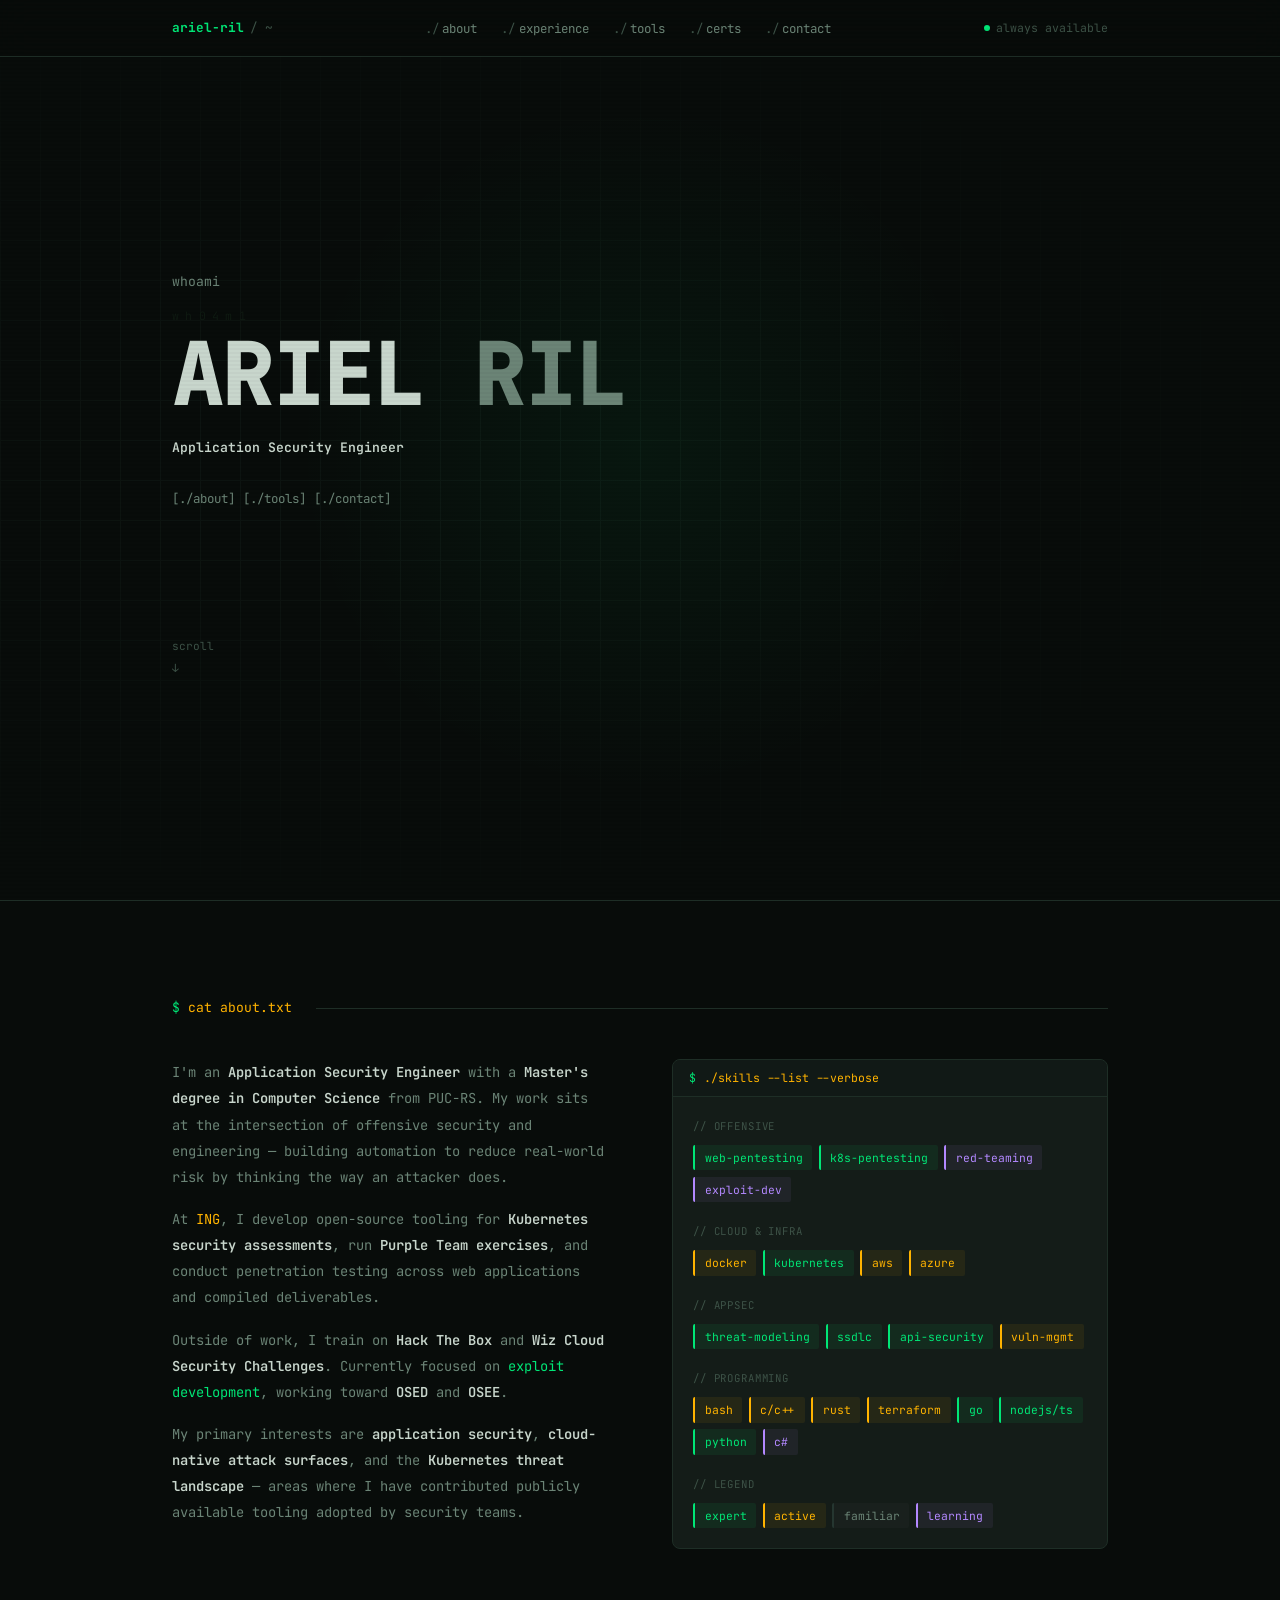
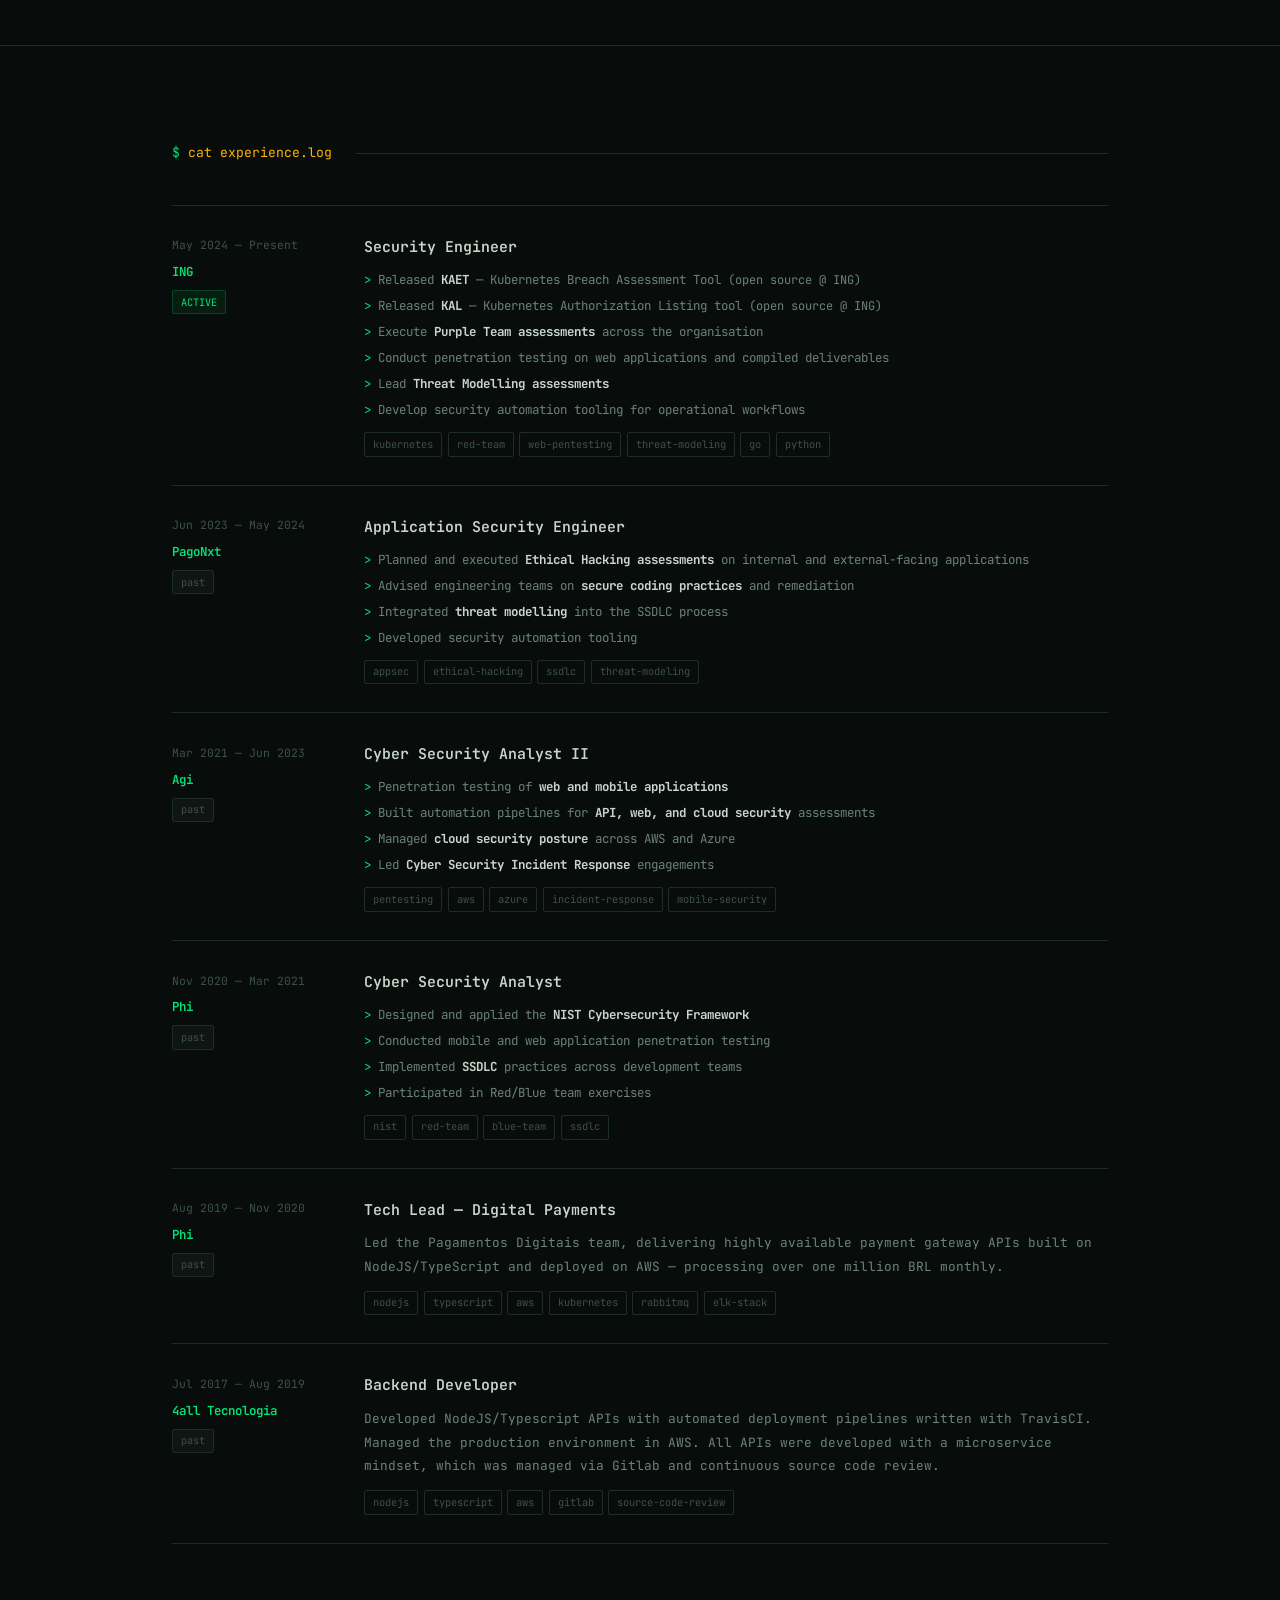
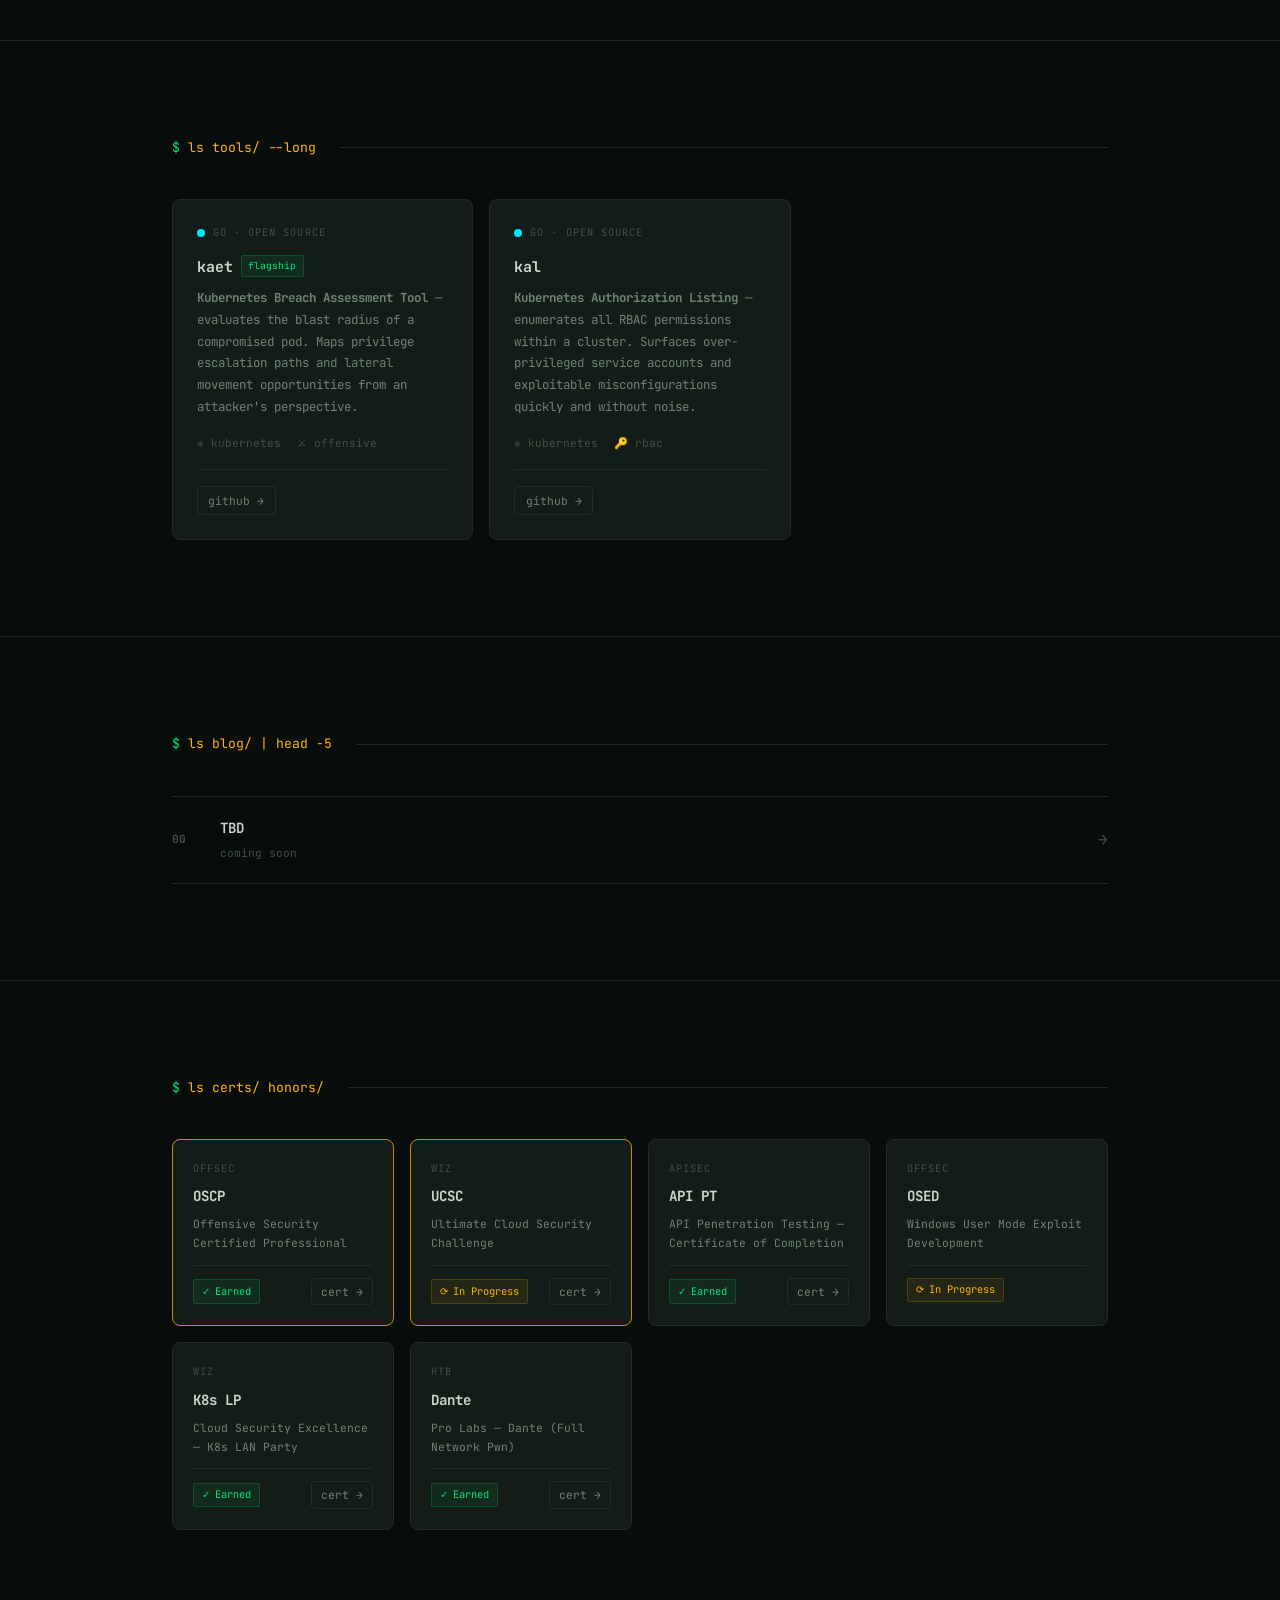
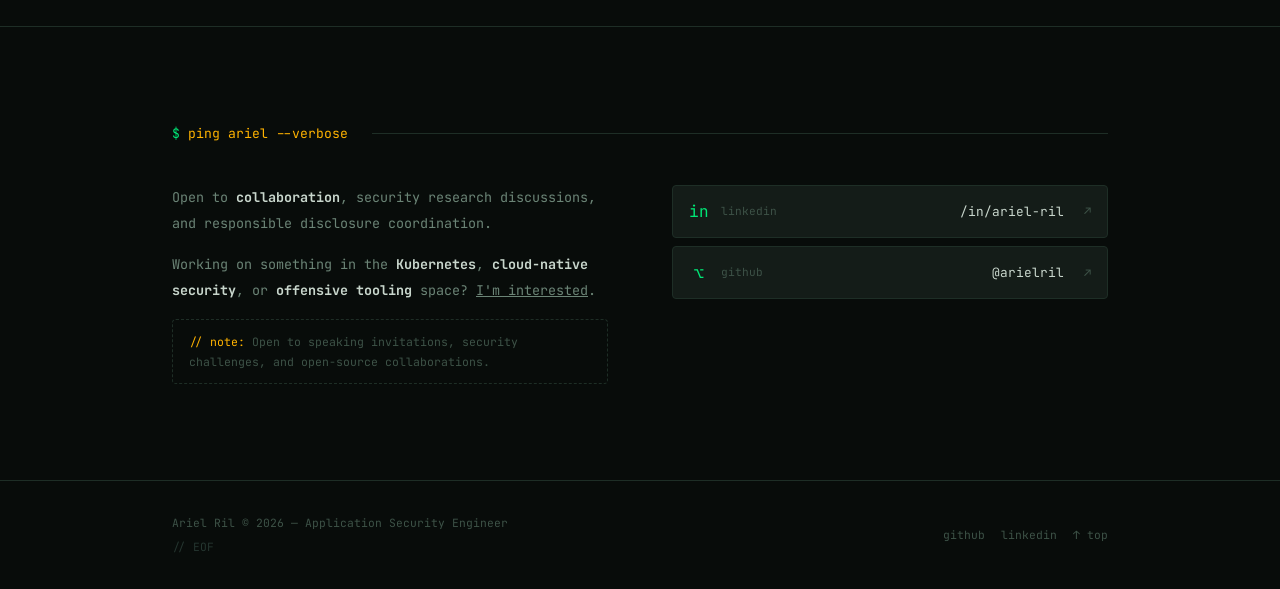
==== commit 1dcfd29c: "reorder certs" ====
--- a/docs/index.html
+++ b/docs/index.html
@@ -5,15 +5,18 @@
   <meta charset="UTF-8" />
   <meta name="viewport" content="width=device-width, initial-scale=1.0" />
   <title>Ariel Ril — Application Security Engineer</title>
-  <meta name="description" content="Application Security Engineer specializing in Kubernetes security, penetration testing, and offensive tooling" />
+  <meta name="description"
+    content="Application Security Engineer specializing in Kubernetes security, penetration testing, and offensive tooling" />
   <meta name="author" content="Ariel Ril" />
   <meta property="og:title" content="Ariel Ril — Application Security Engineer" />
-  <meta property="og:description" content="Application Security Engineer specializing in Kubernetes security, penetration testing, and offensive tooling" />
+  <meta property="og:description"
+    content="Application Security Engineer specializing in Kubernetes security, penetration testing, and offensive tooling" />
   <meta property="og:type" content="website" />
   <link rel="stylesheet" href="css/style.css" />
   <link rel="preconnect" href="https://fonts.googleapis.com" />
   <link rel="preconnect" href="https://fonts.gstatic.com" crossorigin />
-  <link href="https://fonts.googleapis.com/css2?family=JetBrains+Mono:ital,wght@0,100..800;1,100..800&display=swap" rel="stylesheet" />
+  <link href="https://fonts.googleapis.com/css2?family=JetBrains+Mono:ital,wght@0,100..800;1,100..800&display=swap"
+    rel="stylesheet" />
   <link rel="icon" type="image/svg+xml" href="assets/favicon.svg" />
 </head>
 
@@ -116,7 +119,7 @@
             <strong>Kubernetes threat landscape</strong> — areas where I have contributed
             publicly available tooling adopted by security teams.
           </p>
-          
+
         </div>
 
         <div class="skills-panel fade-in" style="transition-delay:0.2s">
@@ -199,8 +202,10 @@
           <div class="exp-content">
             <div class="exp-title">Security Engineer</div>
             <ul class="exp-bullets">
-              <li>Released <strong>KAET</strong> — Kubernetes Breach Assessment Tool <a href="https://ing-bank.github.io/kaet/" target="_blank" rel="noopener">(open source @ ING)</a></li>
-              <li>Released <strong>KAL</strong> — Kubernetes Authorization Listing tool <a href="https://github.com/ing-bank/kal" target="_blank" rel="noopener">(open source @ ING)</a></li>
+              <li>Released <strong>KAET</strong> — Kubernetes Breach Assessment Tool <a
+                  href="https://ing-bank.github.io/kaet/" target="_blank" rel="noopener">(open source @ ING)</a></li>
+              <li>Released <strong>KAL</strong> — Kubernetes Authorization Listing tool <a
+                  href="https://github.com/ing-bank/kal" target="_blank" rel="noopener">(open source @ ING)</a></li>
               <li>Execute <strong>Purple Team assessments</strong> across the organisation</li>
               <li>Conduct penetration testing on web applications and compiled deliverables</li>
               <li>Lead <strong>Threat Modelling assessments</strong></li>
@@ -226,7 +231,8 @@
           <div class="exp-content">
             <div class="exp-title">Application Security Engineer</div>
             <ul class="exp-bullets">
-              <li>Planned and executed <strong>Ethical Hacking assessments</strong> on internal and external-facing applications</li>
+              <li>Planned and executed <strong>Ethical Hacking assessments</strong> on internal and external-facing
+                applications</li>
               <li>Advised engineering teams on <strong>secure coding practices</strong> and remediation</li>
               <li>Integrated <strong>threat modelling</strong> into the SSDLC process</li>
               <li>Developed security automation tooling</li>
@@ -319,7 +325,9 @@
           <div class="exp-content">
             <div class="exp-title">Backend Developer</div>
             <div class="exp-desc">
-              Developed NodeJS/Typescript APIs with automated deployment pipelines written with TravisCI. Managed the production environment in AWS. All APIs were developed with a microservice mindset, which was managed via Gitlab and continuous source code review.
+              Developed NodeJS/Typescript APIs with automated deployment pipelines written with TravisCI. Managed the
+              production environment in AWS. All APIs were developed with a microservice mindset, which was managed via
+              Gitlab and continuous source code review.
             </div>
             <div class="exp-tags">
               <span class="exp-tag">nodejs</span>
@@ -426,7 +434,19 @@
           <div class="cert-full">Offensive Security Certified Professional</div>
           <div class="cert-footer">
             <span class="cert-status earned">Earned</span>
-            <a href="https://github.com/arielril/certifications/blob/7ebf42303c632b9a57f1259325179a390112d7c8/Offensive_Security_Certified_Professional__OSCP.pdf" class="cert-link" target="_blank" rel="noopener">cert →</a>
+            <a href="https://github.com/arielril/certifications/blob/7ebf42303c632b9a57f1259325179a390112d7c8/Offensive_Security_Certified_Professional__OSCP.pdf"
+              class="cert-link" target="_blank" rel="noopener">cert →</a>
+          </div>
+        </div>
+
+        <div class="cert-card highlight fade-in" style="transition-delay:0.15s">
+          <div class="cert-org">Wiz</div>
+          <div class="cert-name">UCSC</div>
+          <div class="cert-full">Ultimate Cloud Security Challenge</div>
+          <div class="cert-footer">
+            <span class="cert-status in-progress">In Progress</span>
+            <a href="https://github.com/arielril/certifications/blob/1e7f41670504bb2616babc0740df28cfb4aebf98/wiz-ultimate-cloud-security-challenge.png"
+              class="cert-link" target="_blank" rel="noopener">cert →</a>
           </div>
         </div>
 
@@ -436,7 +456,8 @@
           <div class="cert-full">API Penetration Testing — Certificate of Completion</div>
           <div class="cert-footer">
             <span class="cert-status earned">Earned</span>
-            <a href="https://github.com/arielril/certifications/blob/7ebf42303c632b9a57f1259325179a390112d7c8/APIPenetrationTesting-CertificateofCompletion_Badge20221227-32-ktnngv.pdf" class="cert-link" target="_blank" rel="noopener">cert →</a>
+            <a href="https://github.com/arielril/certifications/blob/7ebf42303c632b9a57f1259325179a390112d7c8/APIPenetrationTesting-CertificateofCompletion_Badge20221227-32-ktnngv.pdf"
+              class="cert-link" target="_blank" rel="noopener">cert →</a>
           </div>
         </div>
 
@@ -449,24 +470,14 @@
           </div>
         </div>
 
-        <div class="cert-card highlight fade-in" style="transition-delay:0.15s">
-          <div class="cert-org">Wiz</div>
-          <div class="cert-name">UCSC</div>
-          <div class="cert-full">Ultimate Cloud Security Challenge</div>
-          <div class="cert-footer">
-            <span class="cert-status in-progress">In Progress</span>
-            <a href="https://github.com/arielril/certifications/blob/1e7f41670504bb2616babc0740df28cfb4aebf98/wiz-ultimate-cloud-security-challenge.png" class="cert-link" target="_blank" rel="noopener">cert →</a>
-          </div>
-        </div>
-
-
         <div class="cert-card fade-in" style="transition-delay:0.15s">
           <div class="cert-org">Wiz</div>
           <div class="cert-name">K8s LP</div>
           <div class="cert-full">Cloud Security Excellence — K8s LAN Party</div>
           <div class="cert-footer">
             <span class="cert-status earned">Earned</span>
-            <a href="https://github.com/arielril/certifications/blob/7ebf42303c632b9a57f1259325179a390112d7c8/kube-party-certificate.png" class="cert-link" target="_blank" rel="noopener">cert →</a>
+            <a href="https://github.com/arielril/certifications/blob/7ebf42303c632b9a57f1259325179a390112d7c8/kube-party-certificate.png"
+              class="cert-link" target="_blank" rel="noopener">cert →</a>
           </div>
         </div>
 
@@ -476,7 +487,8 @@
           <div class="cert-full">Pro Labs — Dante (Full Network Pwn)</div>
           <div class="cert-footer">
             <span class="cert-status earned">Earned</span>
-            <a href="https://github.com/arielril/certifications/blob/7ebf42303c632b9a57f1259325179a390112d7c8/Dante.pdf" class="cert-link" target="_blank" rel="noopener">cert →</a>
+            <a href="https://github.com/arielril/certifications/blob/7ebf42303c632b9a57f1259325179a390112d7c8/Dante.pdf"
+              class="cert-link" target="_blank" rel="noopener">cert →</a>
           </div>
         </div>
 
@@ -544,4 +556,5 @@
 
   <script src="js/main.js"></script>
 </body>
-</html>
+
+</html>
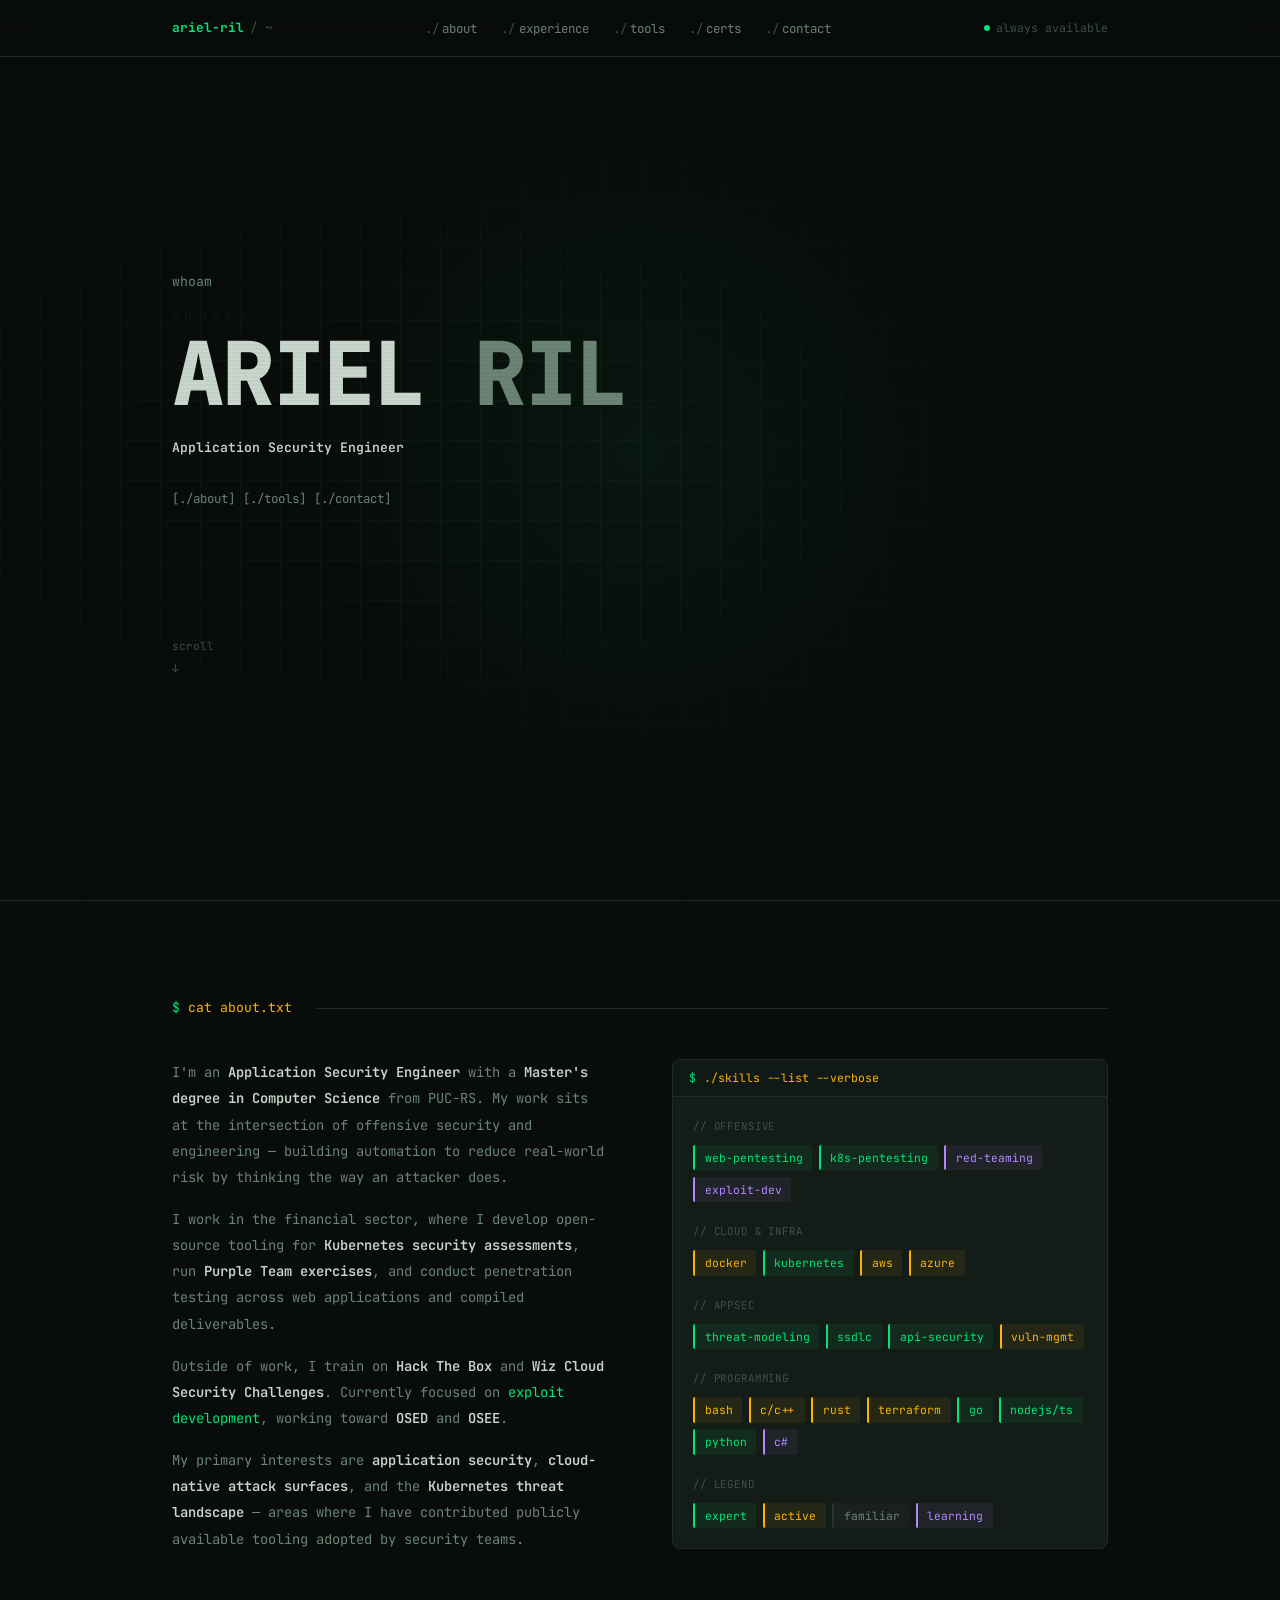
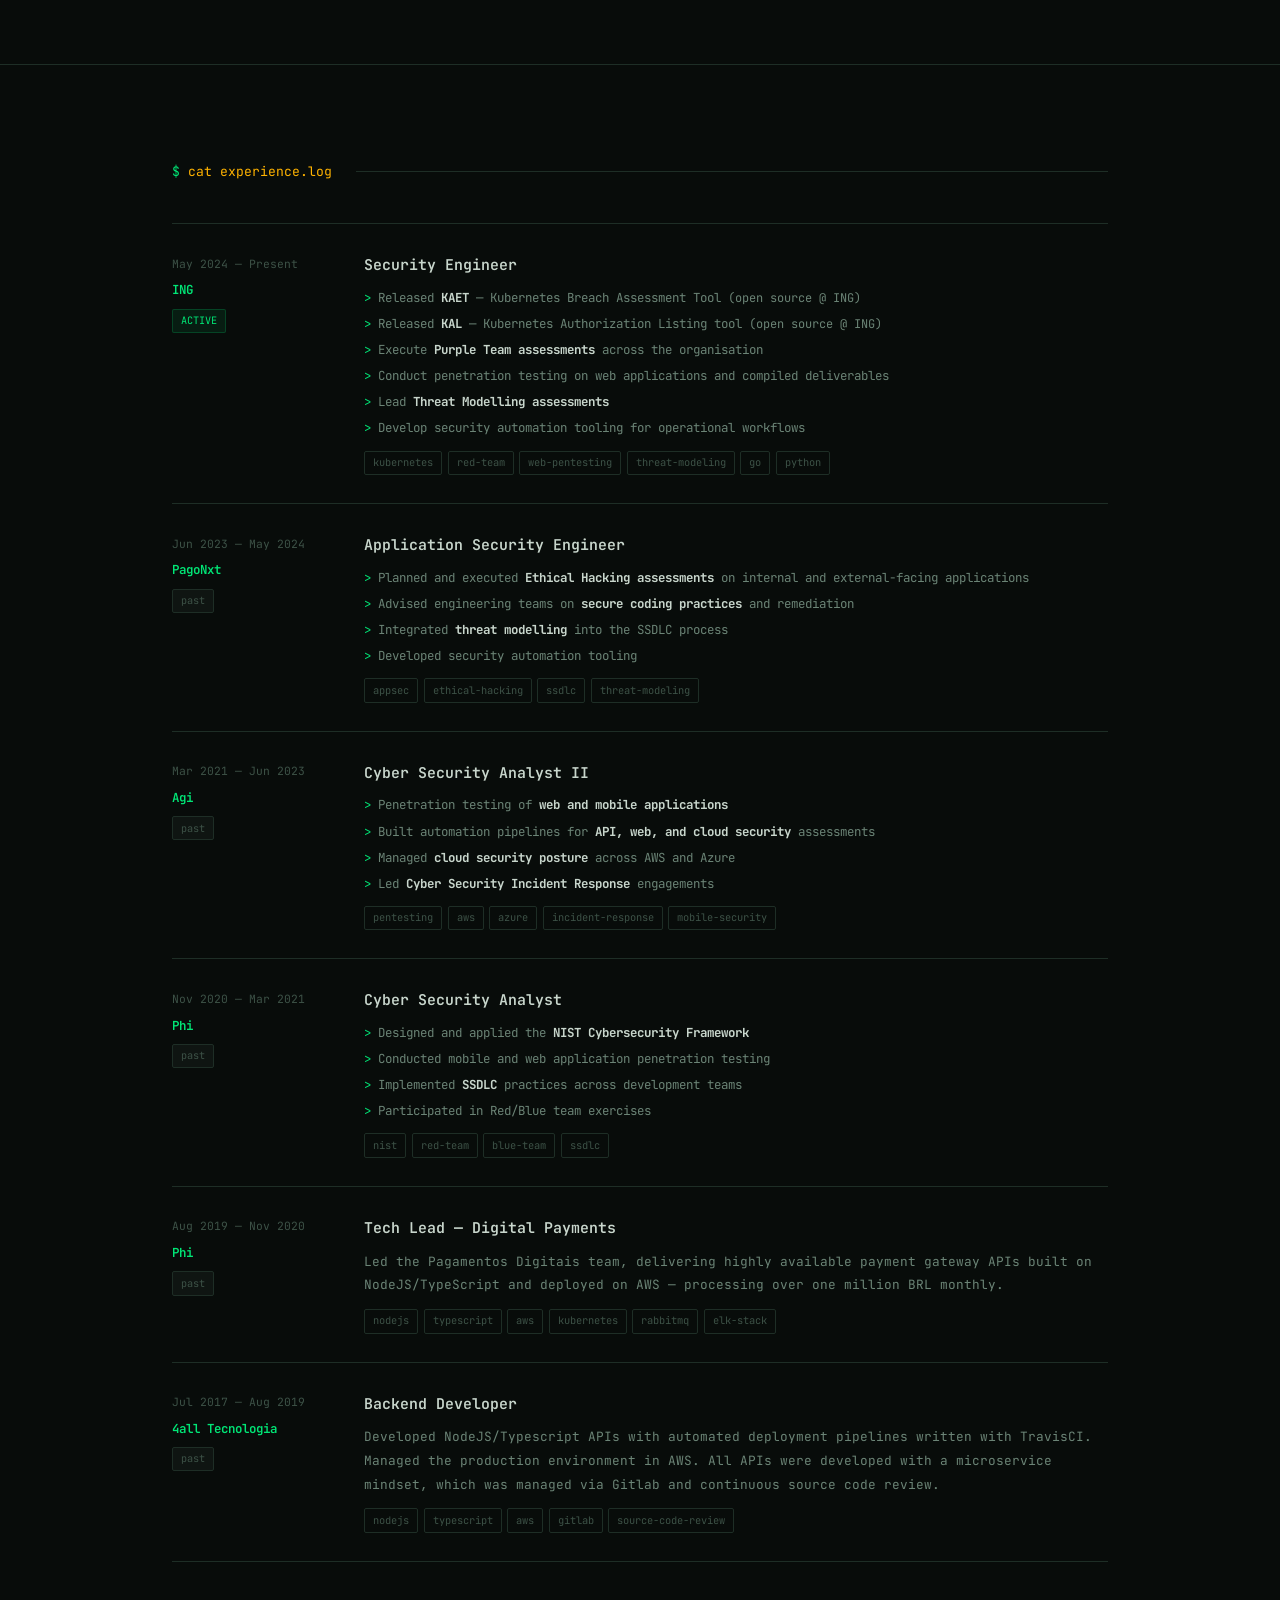
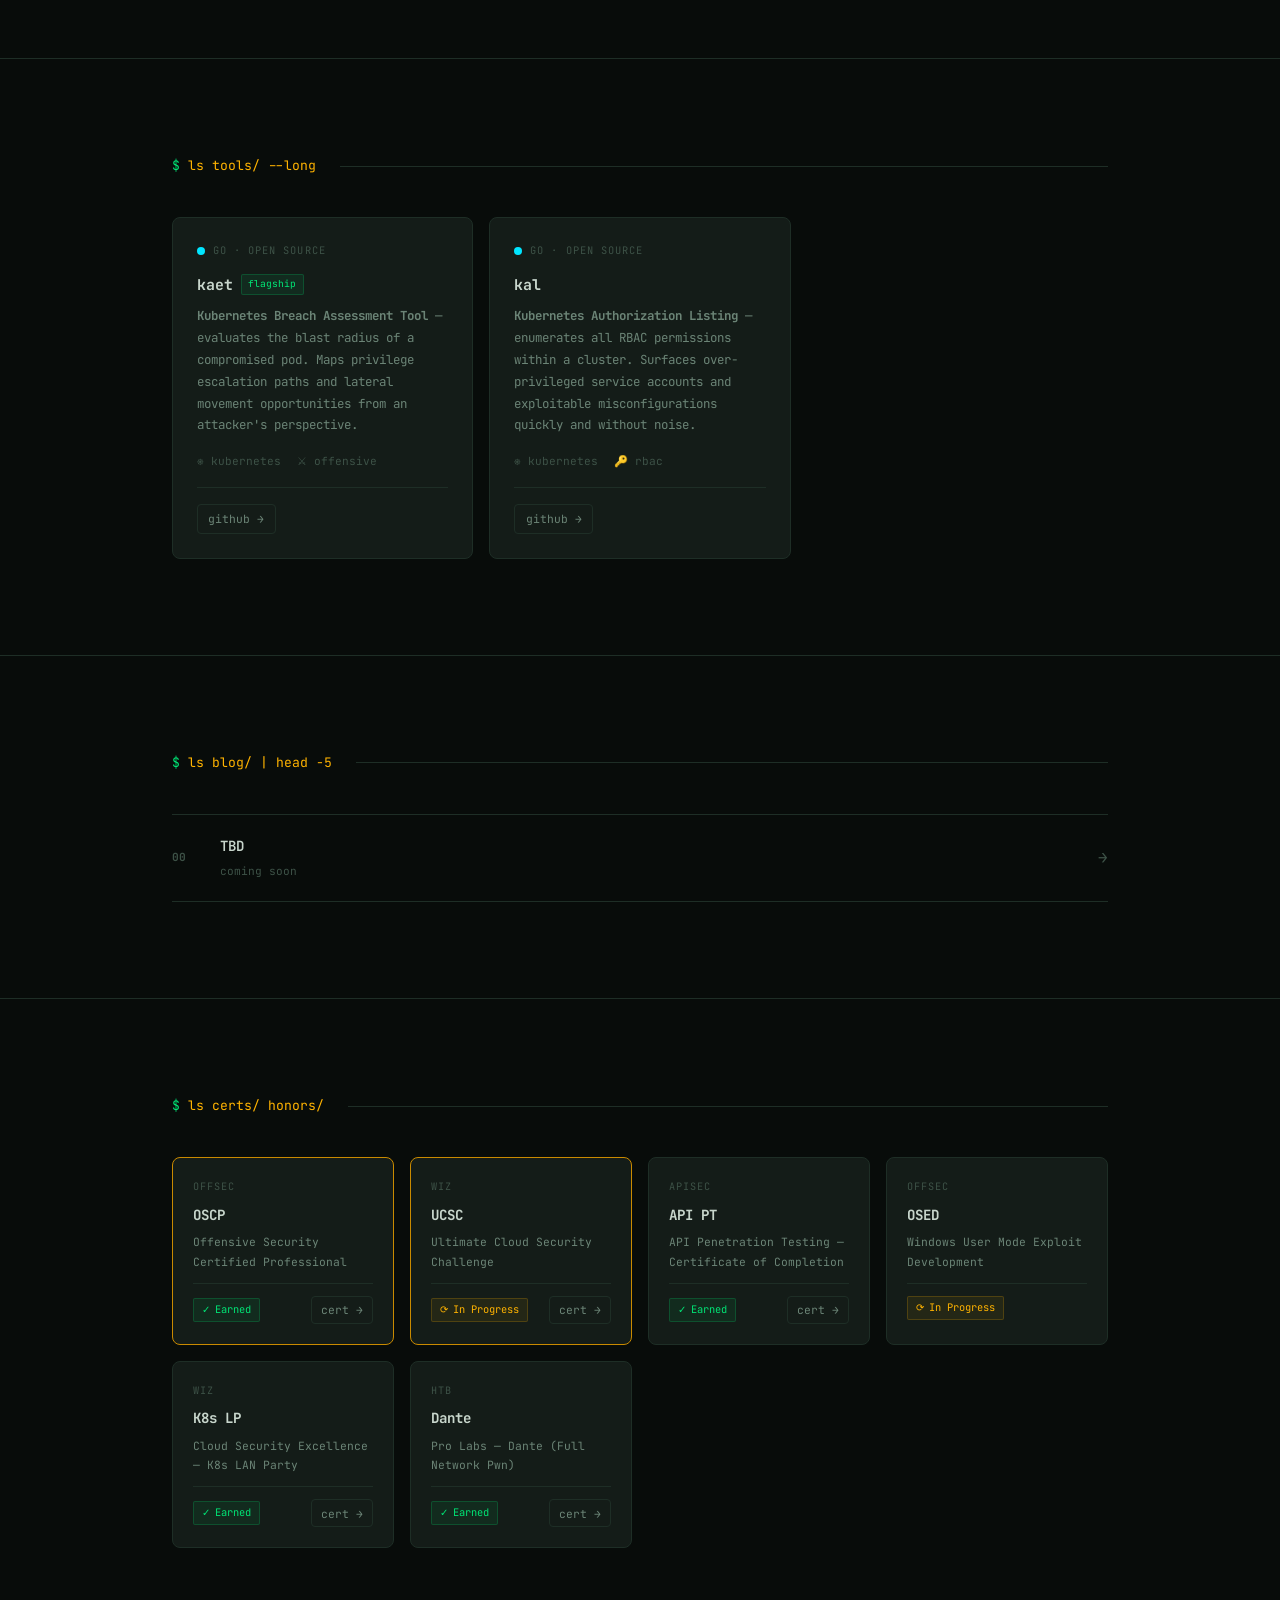
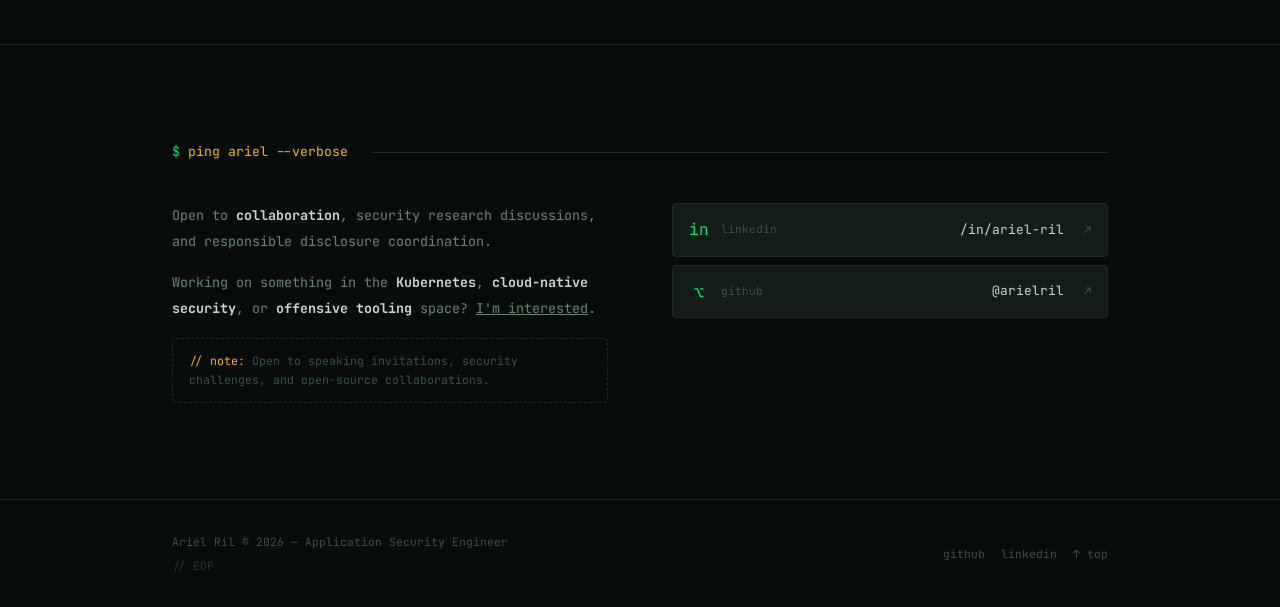
==== commit 0e0e6f0c: "removed location" ====
--- a/docs/index.html
+++ b/docs/index.html
@@ -102,7 +102,7 @@
             thinking the way an attacker does.
           </p>
           <p>
-            At <span class="hl-amber">ING</span>, I develop open-source tooling for
+            I work in the financial sector, where I develop open-source tooling for
             <strong>Kubernetes security assessments</strong>, run
             <strong>Purple Team exercises</strong>, and conduct penetration testing across
             web applications and compiled deliverables.
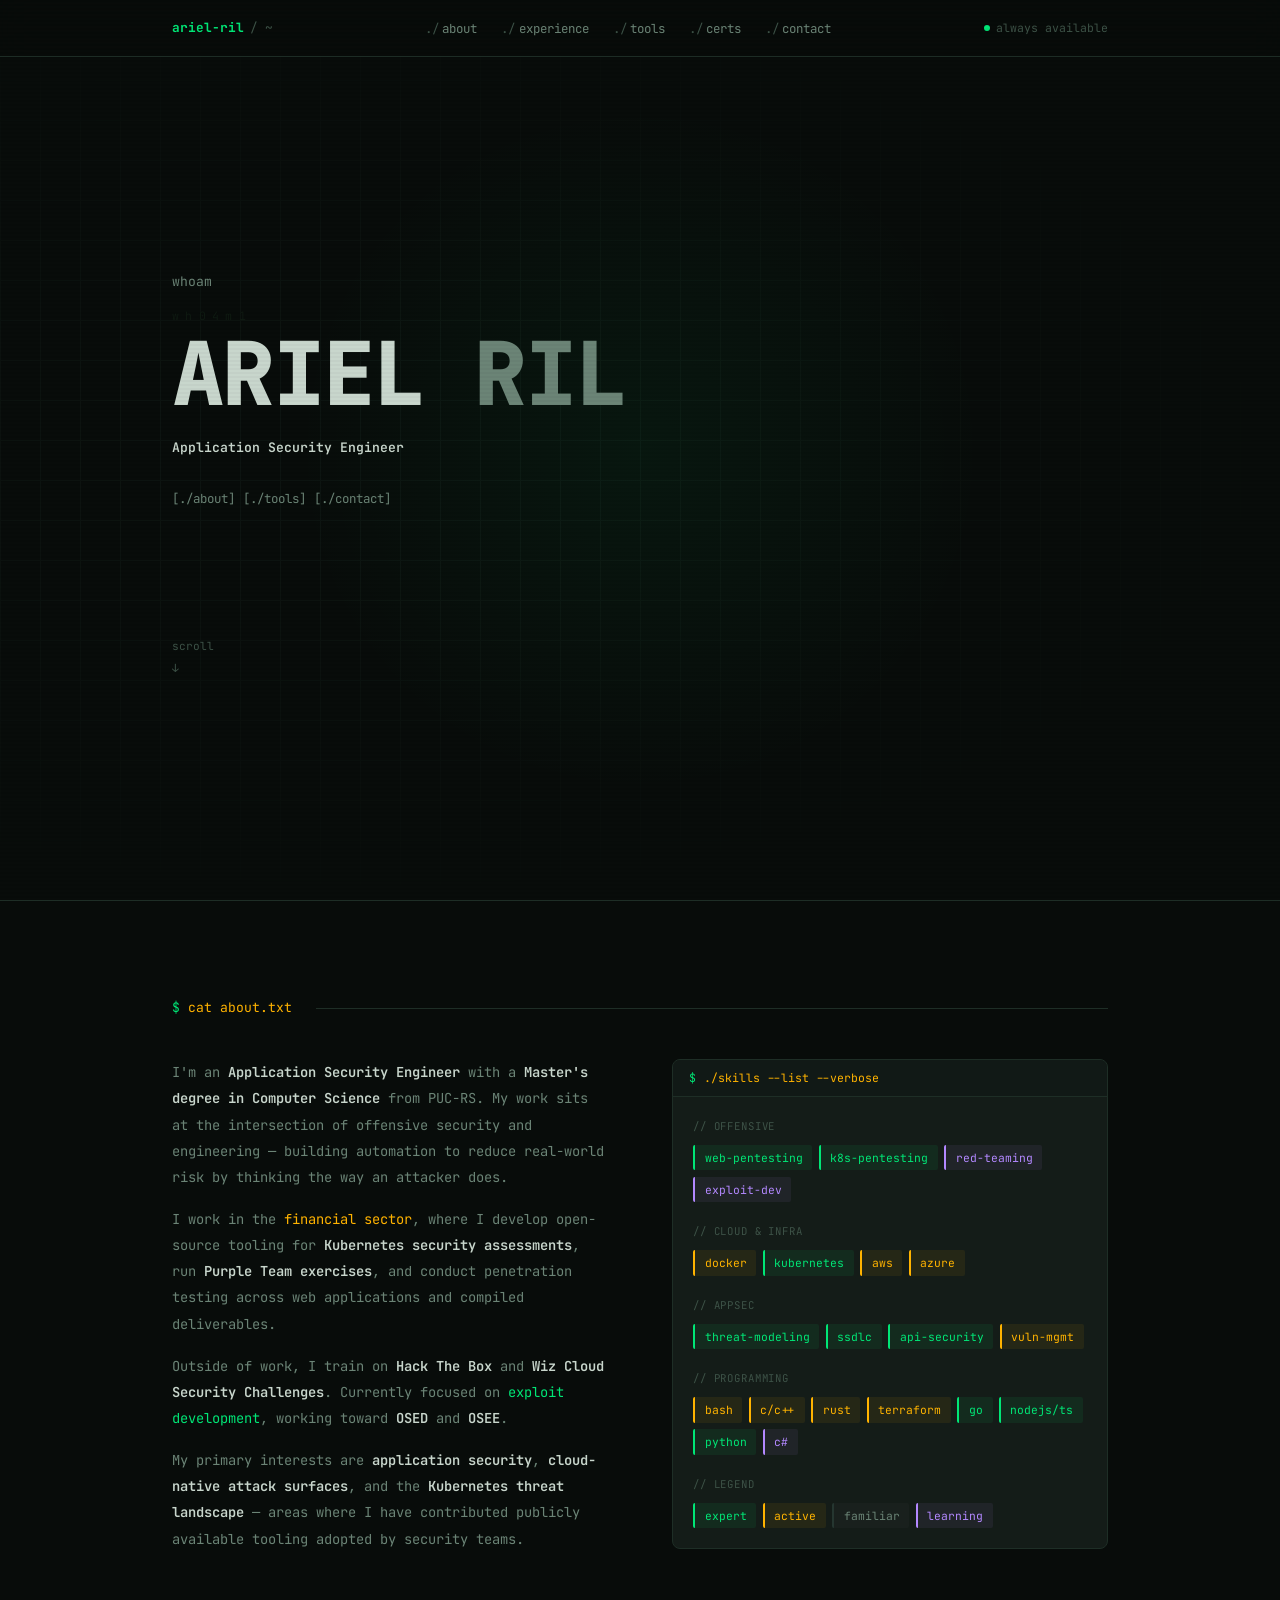
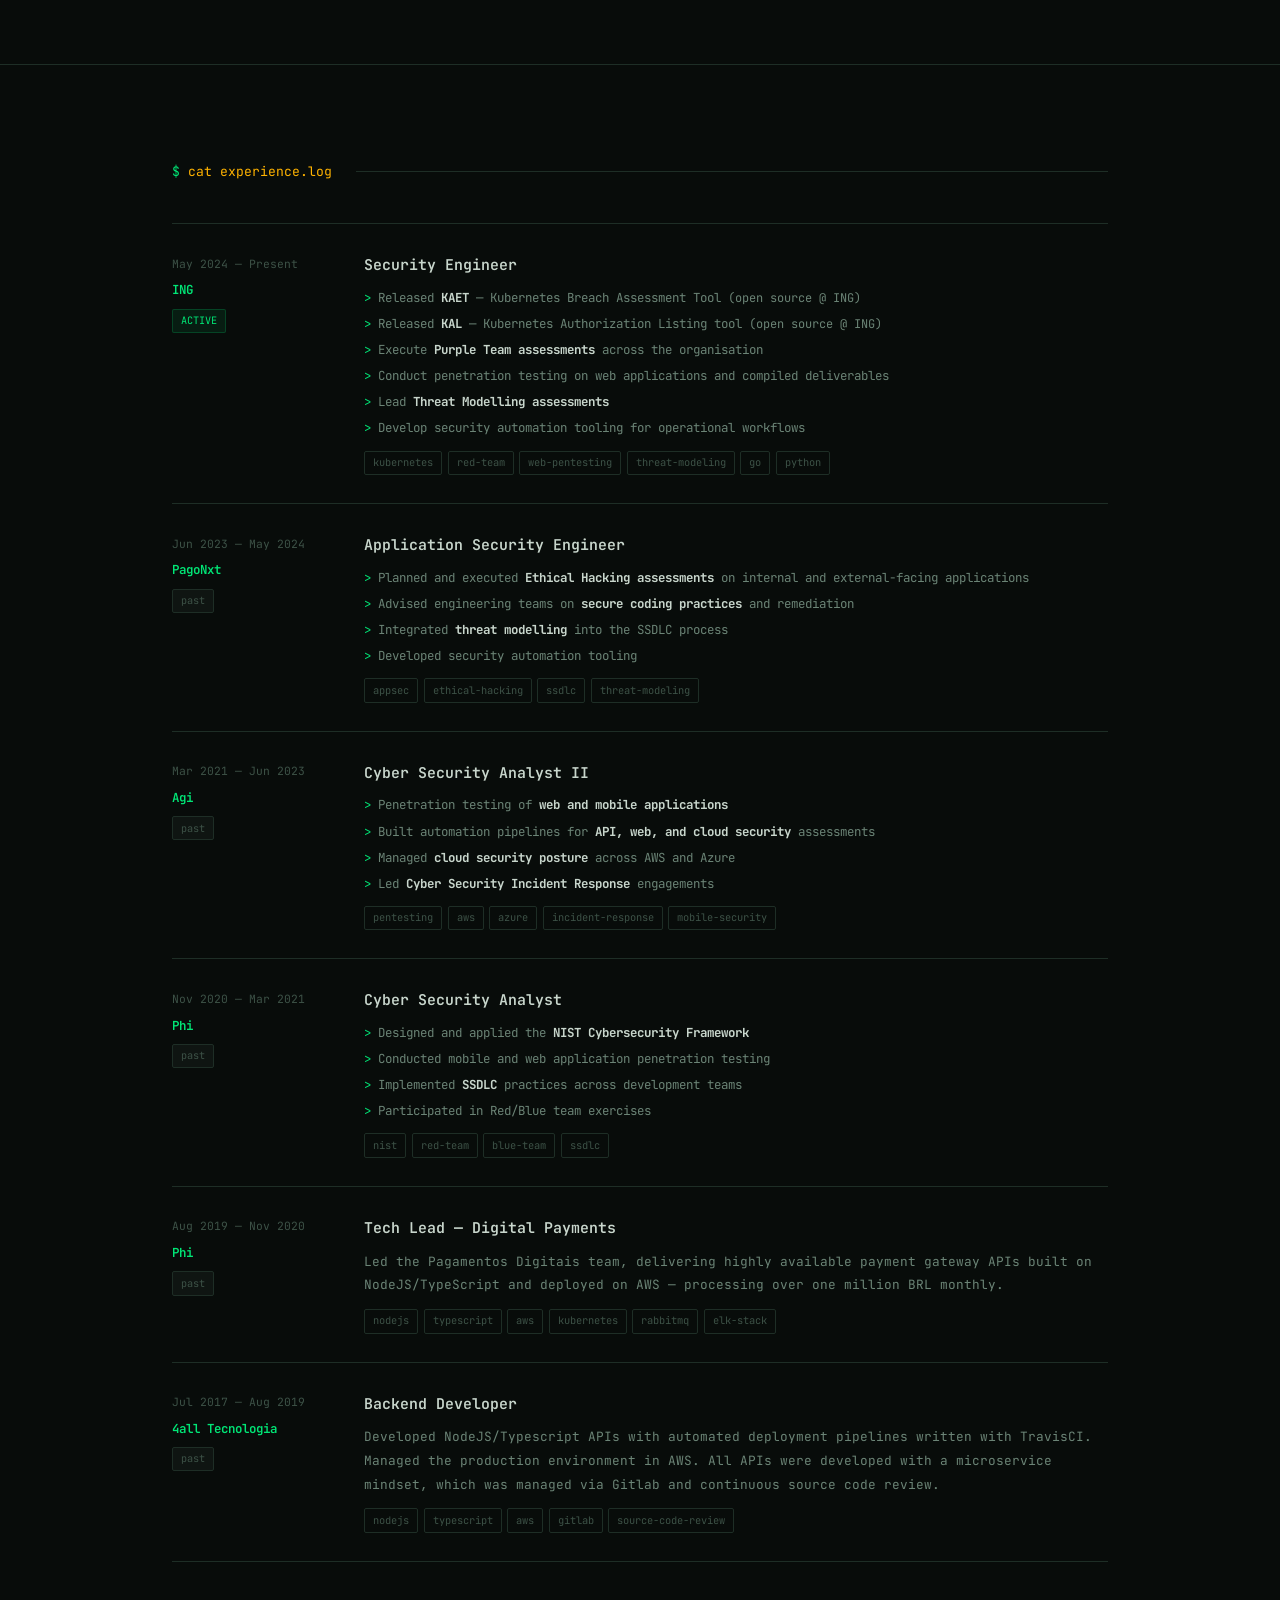
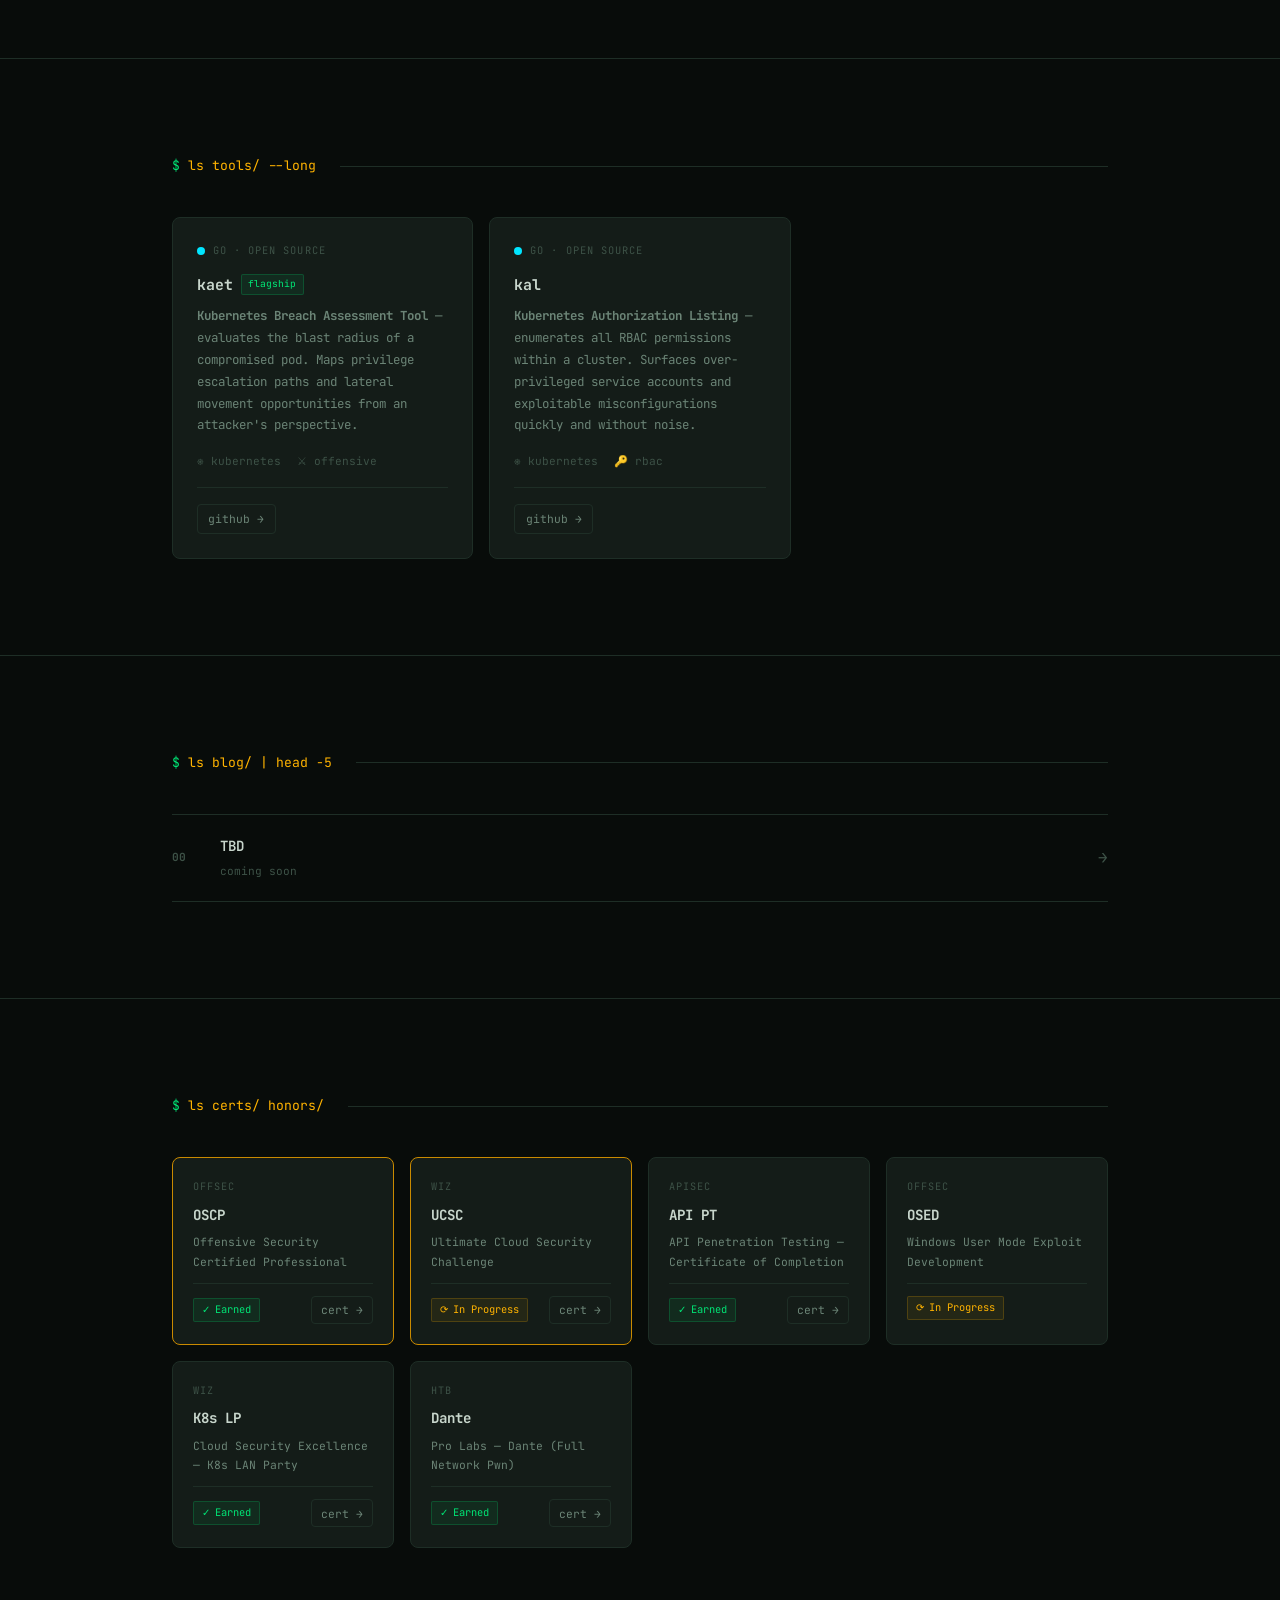
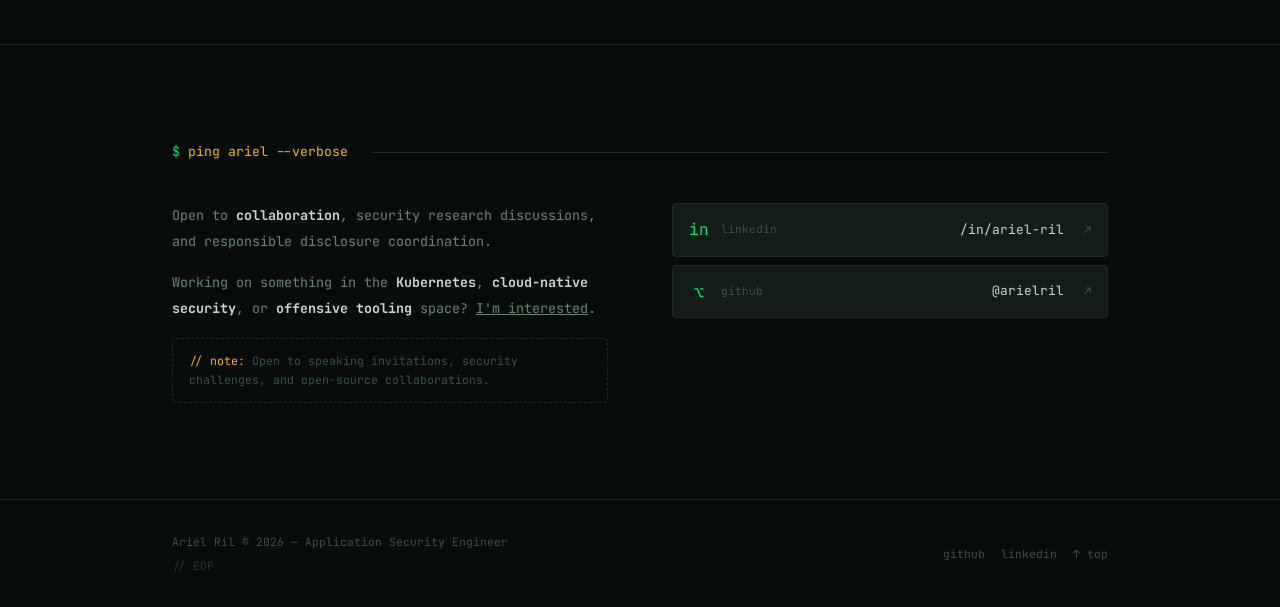
==== commit f57320f8: "added highlight" ====
--- a/docs/index.html
+++ b/docs/index.html
@@ -102,7 +102,7 @@
             thinking the way an attacker does.
           </p>
           <p>
-            I work in the financial sector, where I develop open-source tooling for
+            I work in the <span class="hl-amber">financial sector</span>, where I develop open-source tooling for
             <strong>Kubernetes security assessments</strong>, run
             <strong>Purple Team exercises</strong>, and conduct penetration testing across
             web applications and compiled deliverables.
